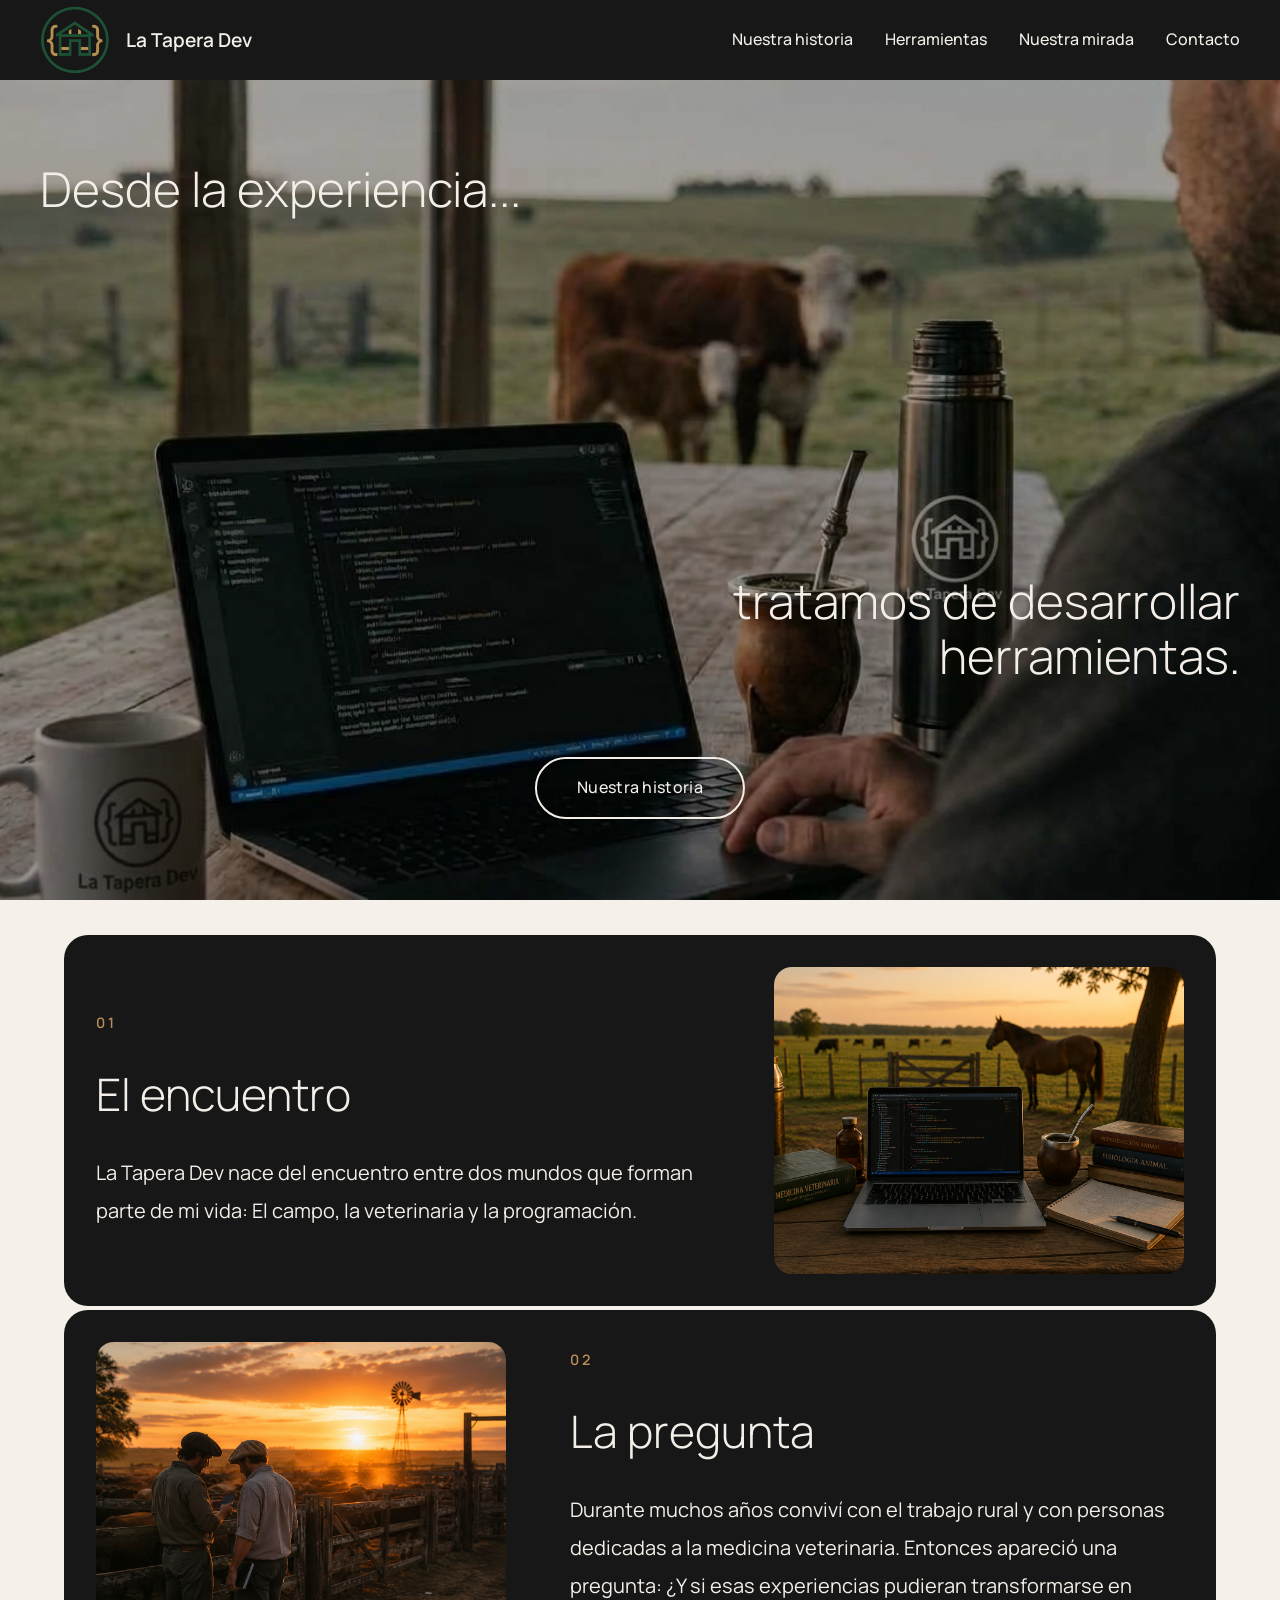
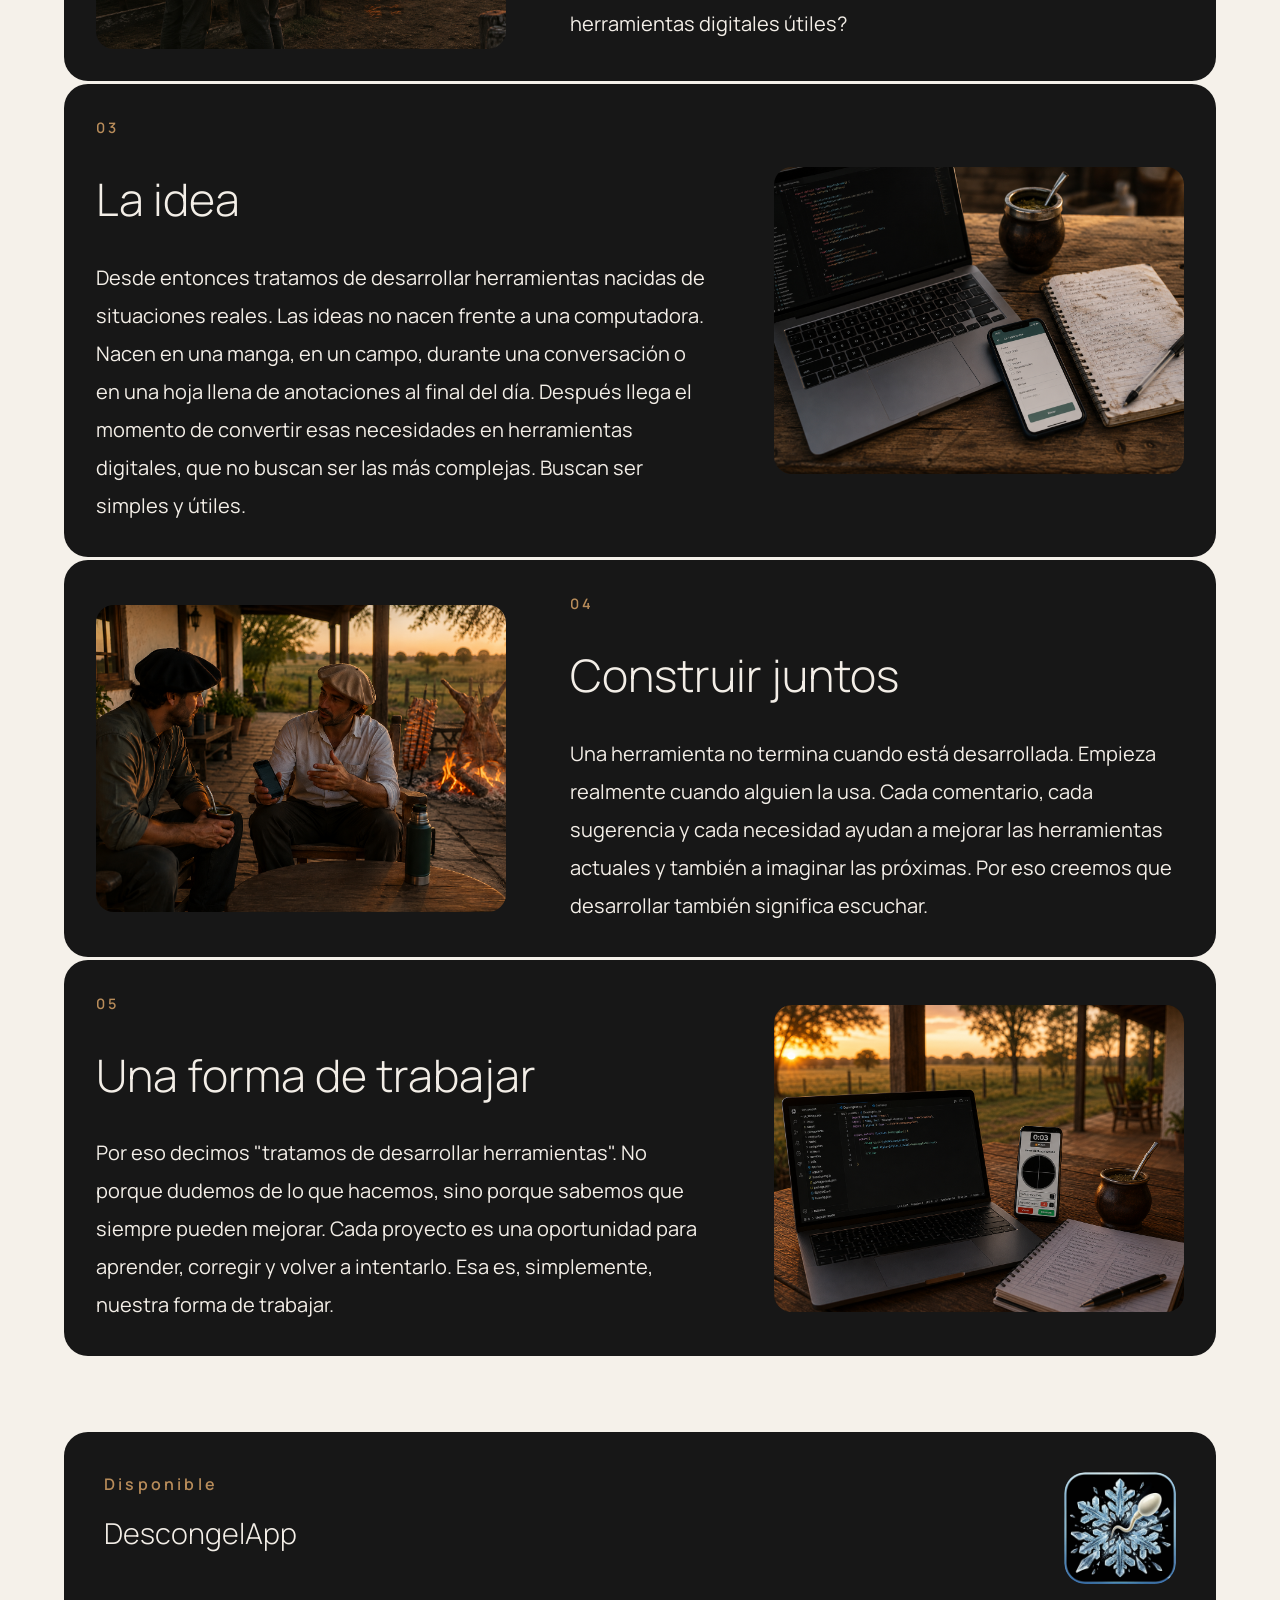
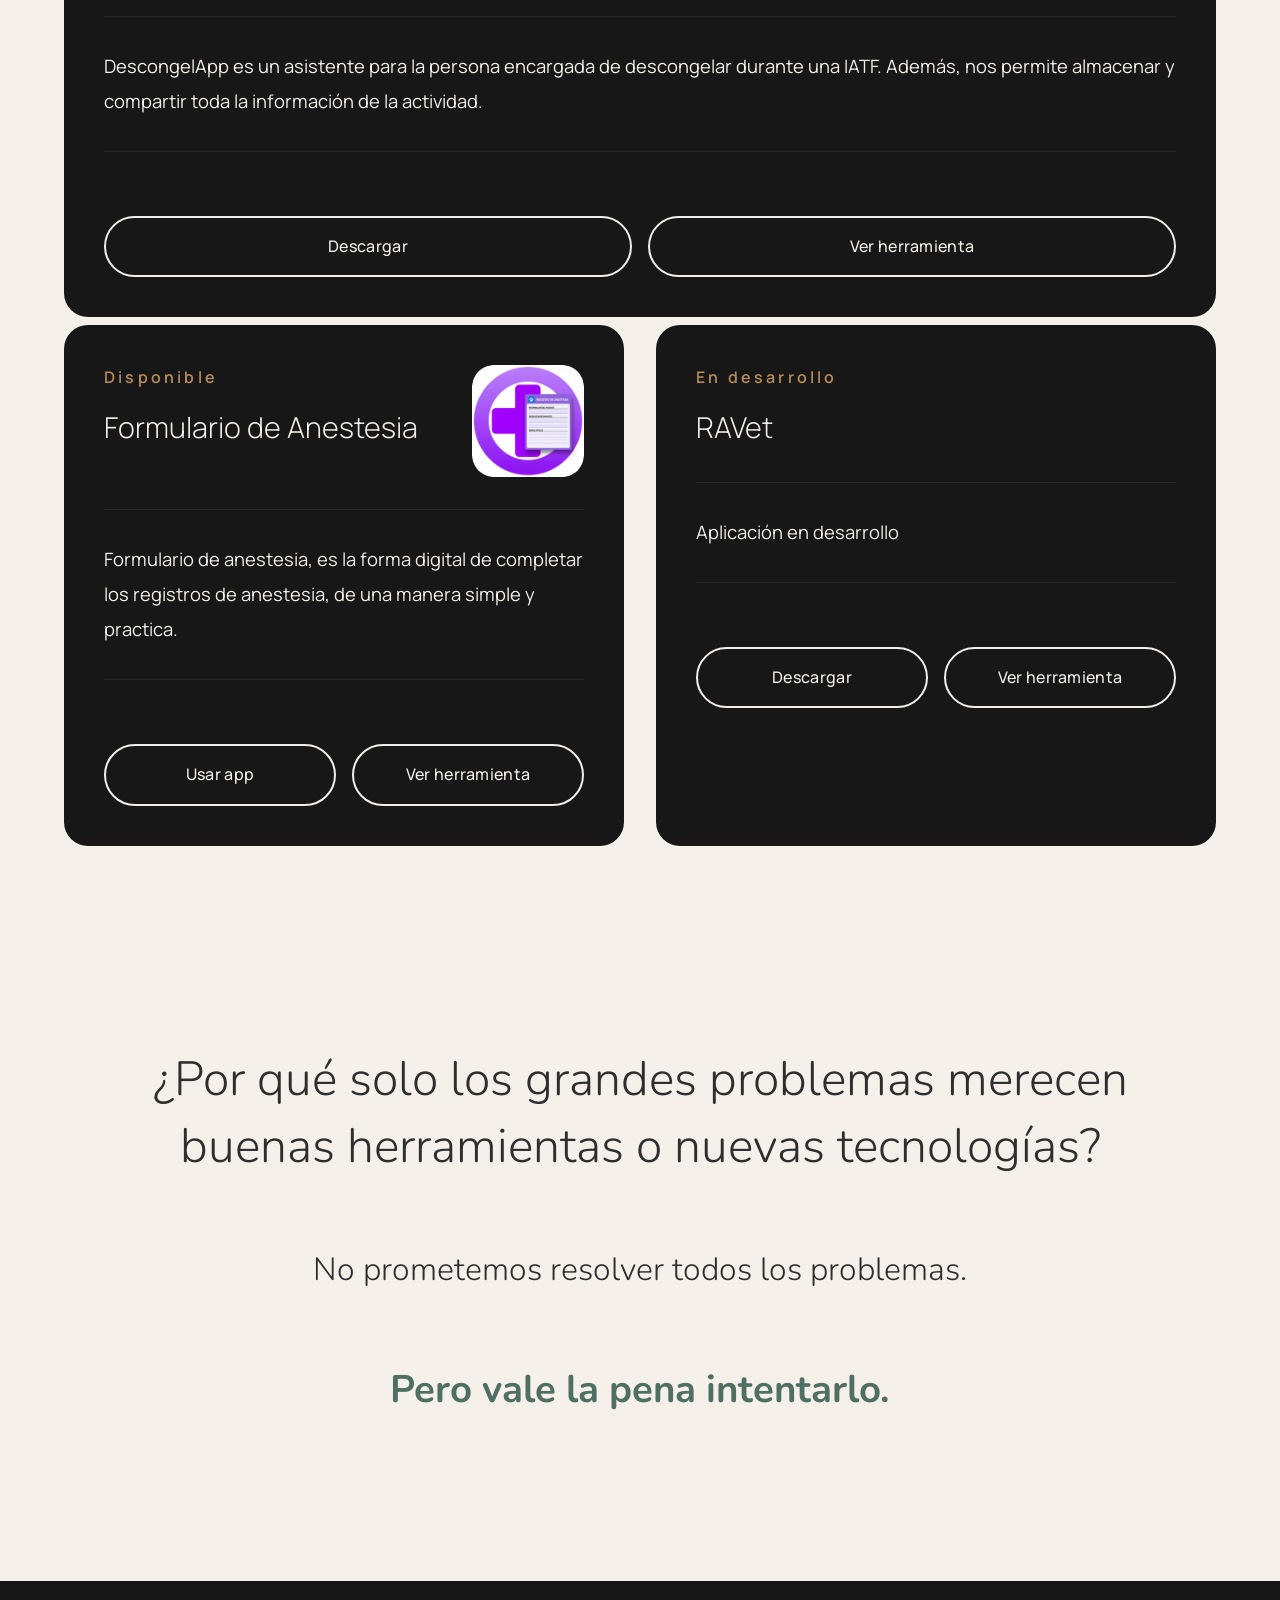
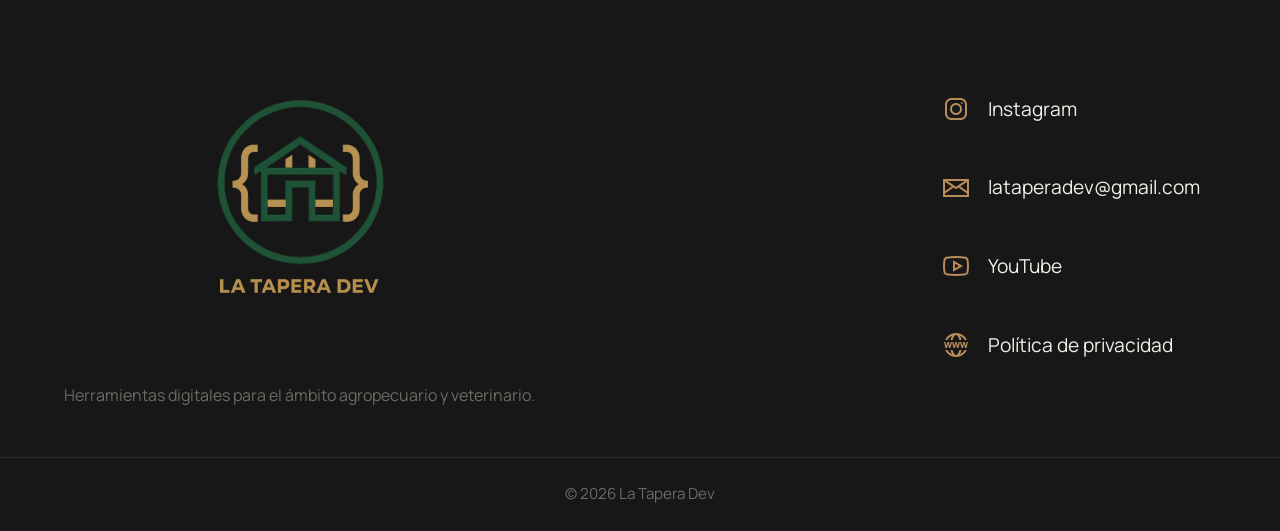
==== index.html @ 60c3ab9a "carrusel del formulario anestesia listo" ====
<!DOCTYPE html>
<html lang="es">

<head>

    <meta charset="UTF-8">

    <meta name="viewport" content="width=device-width, initial-scale=1.0">

    <title>La Tapera Dev</title>
    <link rel="icon" href="ico-LaTapera.png">

    <meta name="description"
        content="Herramientas digitales nacidas de experiencias reales del campo y la veterinaria.">
    <meta name="author" content="Nahuel Grosso">

    <!-- Google Fonts -->

    <link rel="preconnect" href="https://fonts.googleapis.com">
    <link rel="preconnect" href="https://fonts.gstatic.com" crossorigin>
    <link href="https://fonts.googleapis.com/css2?family=Manrope:wght@300;400;500;600;700&display=swap"
        rel="stylesheet">
    <link rel="preconnect" href="https://fonts.gstatic.com" crossorigin>
    <link href="https://fonts.googleapis.com/css2?family=Nunito:ital,wght@0,200..1000;1,200..1000&display=swap"
        rel="stylesheet">

    <!-- CSS -->

    <link rel="stylesheet" href="css/variables.css">
    <link rel="stylesheet" href="css/style.css">  
    <link rel="stylesheet" href="css/header.css">
    <link rel="stylesheet" href="css/hero.css">
    <link rel="stylesheet" href="css/historia.css">
    <link rel="stylesheet" href="css/herramientas.css">
    <link rel="stylesheet" href="css/nuestramirada.css">
    <link rel="stylesheet" href="css/responsive.css">





</head>

<body>

    <header>

        <div class="container">

            <nav>

                <a href="#hero" class="logo">

                    <img id="logoImg" src="images/icons/SolologoTransparente.png" alt="Logo de La Tapera Dev">

                    <div class="logo-text">
                        <span class="logo-title">
                            La Tapera Dev
                        </span>
                    </div>
                </a>

                <ul>

                    <li><a href="#nuestraHistoria">Nuestra historia</a></li>

                    <li><a href="#herramientas">Herramientas</a></li>

                    <li><a href="#nuestraMirada">Nuestra mirada</a></li>

                    <li class="nav-contact">

                        <a href="#" class="contact-button">

                            Contacto

                        </a>

                        <div class="contact-dropdown">

                            <span class="contact-email">

                                ✉️ lataperadev@gmail.com

                            </span>

                            <button class="copy-email nav-button">

                                Copiar correo

                            </button>

                        </div>

                </ul>

            </nav>

        </div>

    </header>

    <main>

        <section id="hero">

            <div class="hero-overlay"></div>

            <div class="container hero-content">

                <div class="hero-top">

                    <h1>
                        Desde la experiencia...
                    </h1>

                </div>

                <div class="hero-bottom-text">

                    <h2>
                        tratamos de desarrollar
                        herramientas.
                    </h2>

                </div>

                <div class="hero-action">

                    <a href="#nuestraHistoria" class="hero-button">
                        Nuestra historia
                    </a>

                </div>

            </div>

        </section>

        <section id="nuestraHistoria">

            <div class="container">

                <article class="story-chapter">

                    <div class="story-content">

                        <span class="story-number">01</span>

                        <h2 class="story-title">
                            El encuentro
                        </h2>

                        <p class="story-text">
                            La Tapera Dev nace del encuentro entre dos mundos que forman parte de mi vida: El campo, la
                            veterinaria y la programación.
                        </p>

                    </div>

                    <div class="story-image">

                        <!-- Ilustración 01 -->
                        <img src="images/Story/imgstory1.png" alt="">

                    </div>

                </article>

                <article class="story-chapter">

                    <div class="story-content">

                        <span class="story-number">02</span>

                        <h2 class="story-title">
                            La pregunta
                        </h2>

                        <p class="story-text">
                            Durante muchos años conviví con el trabajo rural y con personas dedicadas a la medicina
                            veterinaria.
                            Entonces apareció una pregunta: ¿Y si esas experiencias pudieran transformarse en
                            herramientas
                            digitales útiles?
                        </p>

                    </div>

                    <div class="story-image">

                        <!-- Ilustración 02 -->
                        <img src="images/Story/imgstory2.png" alt="">

                    </div>

                </article>

                <article class="story-chapter">

                    <div class="story-content">

                        <span class="story-number">03</span>

                        <h2 class="story-title">
                            La idea
                        </h2>

                        <p class="story-text">
                            Desde entonces tratamos de desarrollar herramientas nacidas de situaciones reales.

                            Las ideas no nacen frente a una computadora. Nacen en una manga, en un campo, durante una
                            conversación o en una hoja llena de anotaciones al final del día.

                            Después llega el momento de convertir esas necesidades en herramientas digitales, que no
                            buscan ser las más complejas. Buscan ser simples y útiles.
                        </p>

                    </div>

                    <div class="story-image">

                        <!-- Ilustración 03 -->
                        <img src="images/Story/imgstory3.png" alt="">

                    </div>

                </article>

                <article class="story-chapter">

                    <div class="story-content">

                        <span class="story-number">04</span>

                        <h2 class="story-title">
                            Construir juntos
                        </h2>

                        <p class="story-text">
                            Una herramienta no termina cuando está desarrollada. Empieza realmente cuando alguien la
                            usa.

                            Cada comentario, cada sugerencia y cada necesidad ayudan a mejorar las herramientas actuales
                            y también a imaginar las
                            próximas.

                            Por eso creemos que desarrollar también significa escuchar.
                        </p>

                    </div>

                    <div class="story-image">

                        <!-- Ilustración 04 -->
                        <img src="images/Story/imgstory4.png" alt="">

                    </div>

                </article>

                <article class="story-chapter">

                    <div class="story-content">

                        <span class="story-number">05</span>

                        <h2 class="story-title">
                            Una forma de trabajar
                        </h2>

                        <p class="story-text">
                            Por eso decimos "tratamos de desarrollar herramientas".

                            No porque dudemos de lo que hacemos, sino porque sabemos que siempre pueden mejorar.

                            Cada proyecto es una oportunidad para aprender, corregir y volver a intentarlo.

                            Esa es, simplemente, nuestra forma de trabajar.
                        </p>

                    </div>

                    <div class="story-image">

                        <!-- Ilustración 05 -->
                        <img src="images/Story/imgstory5.png" alt="">
                    </div>

                </article>

            </div>

        </section>

        <section id="herramientas">

            <div class="container">

                <div class="herramienta-principal">

                    <!-- Card grande -->
                    <div class="cardHerramientas">

                        <div class="card-top">

                            <div class="card-header">

                                <span class="estado">Disponible</span>

                                <h3 class="card-nombre">
                                    DescongelApp
                                </h3>

                            </div>

                            <img class="card-img" src="images/descongelApp/Icono/DescpngelApp-Icono.png" alt="">


                        </div>

                        <div class="card-body">

                            <p class="card-text">
                                DescongelApp es un asistente para la persona encargada de descongelar durante una IATF.
                                Además, nos permite almacenar y compartir toda la información de la actividad. </p>

                        </div>

                        <div class="card-footer">

                            <a href="#" class="card-button">
                                Descargar
                            </a>

                            <a href="pages/descongelapp.html" class="card-button">
                                Ver herramienta
                            </a>

                        </div>

                    </div>

                </div>

                <div class="herramientas-secundarias">

                    <!-- Card -->
                    <div class="cardHerramientas">

                        <div class="card-top">

                            <div class="card-header">

                                <span class="estado">Disponible</span>

                                <h3 class="card-nombre">
                                    Formulario de Anestesia
                                </h3>

                            </div>

                            <img src="images/FormularioAnestesia/Icono/img2.png" class="card-img" alt="icono formulario anestesia">

                        </div>

                        <div class="card-body">

                            <p class="card-text">
                                Formulario de anestesia, es la forma digital de completar los registros de anestesia, de una manera simple y practica.</p>

                        </div>

                        <div class="card-footer">

                            <a href="https://nahuelgrosso.github.io/Formulario-Anestesia/" class="card-button">
                                Usar app
                            </a>

                            <a href="pages/formularioAnestesia.html" class="card-button">
                                Ver herramienta
                            </a>

                        </div>

                    </div>

                    <!-- Card -->
                    <div class="cardHerramientas">

                        <div class="card-top">

                            <div class="card-header">

                                <span class="estado">En desarrollo</span>

                                <h3 class="card-nombre">
                                    RAVet
                                </h3>

                            </div>

                            <!-- <img src="..." class="card-img" alt=""> -->

                        </div>

                        <div class="card-body">

                            <p class="card-text">
                                Aplicación en desarrollo
                            </p>

                        </div>

                        <div class="card-footer">

                            <a href="#" class="card-button">
                                Descargar
                            </a>

                            <a href="#" class="card-button">
                                Ver herramienta
                            </a>

                        </div>

                    </div>

                </div>

            </div>




        </section>

        <section id="nuestraMirada">

            <div class="container">

                <div class="mirada-content">

                    <p class="mirada-question">
                        ¿Por qué solo los grandes problemas merecen buenas herramientas o nuevas tecnologías?
                    </p>

                    <p class="mirada-answer">
                        No prometemos resolver todos los problemas.
                    </p>

                    <p class="mirada-final">
                        Pero vale la pena intentarlo.
                    </p>

                </div>

            </div>

        </section>

    </main>

    <footer>

        <div class="footer-container">

            <div class="footer-brand">

                <img src="images/icons/LogoLaTaperaTransparente.png" alt="La Tapera Dev" class="footer-logo">



                <p class="footer-description">
                    Herramientas digitales para el ámbito agropecuario y veterinario.
                </p>

            </div>

            <div class="footer-links">
                <div class="ico-links">
                    <img src="icons/icons8-instagram-32.png" alt="">
                    <a href="#" target="_blank">
                        Instagram
                    </a>
                </div>

                <div class="ico-links">
                    <img src="icons/icons8-email-32.png" alt="">
                    <a href="mailto:lataperadev@gmail.com">
                        lataperadev@gmail.com
                    </a>
                </div>

                <div class="ico-links">
                    <img src="icons/icons8-youtube-32.png" alt="">
                    <a href="mailto:lataperadev@gmail.com">
                        YouTube
                    </a>
                </div>

                <div class="ico-links">
                    <img src="icons/icons8-website-32.png" alt="">
                    <a href="https://nahuelgrosso.github.io/privacy-policies/" target="_blank">
                        Política de privacidad
                    </a>
                </div>

            </div>

        </div>

        <div class="footer-copy">

            <p>
                © 2026 La Tapera Dev
            </p>

        </div>

    </footer>

    <script src="js/main.js"></script>
    <script src="js/header.js"></script>
</body>
---- css/variables.css ----
/* ==========================================
   LA TAPERA DEV - DESIGN SYSTEM
   Variables globales del proyecto
========================================== */

:root {

   /* ======================================
       COLORES
    ====================================== */

   /* Fondo principal de la web */
   --color-background: #F5F1EA;

   /* Fondo alternativo para secciones */
   --color-background-alt: #ECE6DD;

   /* Fondo del Header */
   --color-header: #171717;

   /* Superficies (cards, formularios, etc.) */
   --color-surface: #FFFFFF;

   /* Color principal de la marca */
   --color-primary: #4F6F64;
   --color-primary-light: #7F9B90;

   /* Color de acento */
   --color-accent: #B88C5A;

   /* ======================================
       TEXTO
    ====================================== */

   /* Texto sobre fondos claros */
   --color-text: #2E2E2E;

   /* Texto secundario */
   --color-text-secondary: #6E6A64;

   /* Texto sobre fondos oscuros */
   --color-text-light: #F3EEE7;

   /* ======================================
       BORDES Y DIVISORES
    ====================================== */

   /* Bordes de cards y elementos */
   --color-border: rgba(0, 0, 0, .08);

   /* Líneas divisorias suaves */
   --color-divider: rgba(0, 0, 0, .05);

   /* ======================================
       COLORES AUXILIARES
    ====================================== */

   --color-white: #FFFFFF;
   --color-black: #000000;

   --color-success: #4CAF50;
   --color-error: #D9534F;


   /* ======================================
       TIPOGRAFÍA
    ====================================== */

   --font-family: "Manrope", sans-serif;

   --font-light: 300;
   --font-regular: 400;
   --font-medium: 500;
   --font-semibold: 600;
   --font-bold: 700;


   /* ======================================
       TAMAÑOS DE TEXTO
    ====================================== */

   --text-xs: .85rem;
   --text-sm: 1rem;
   --text-md: 1.2rem;
   --text-lg: 2rem;
   --text-xl: 3rem;
   --text-hero: 4.5rem;


   /* ======================================
       ESPACIADOS
    ====================================== */

   --space-1: .5rem;
   --space-2: 1rem;
   --space-3: 1.5rem;
   --space-4: 2rem;
   --space-5: 3rem;
   --space-6: 5rem;
   --space-7: 7rem;
   --space-8: 10rem;


   /* ======================================
       BORDES
    ====================================== */

   --radius-small: 12px;
   --radius-medium: 18px;
   --radius-large: 24px;


   /* ======================================
       SOMBRAS
    ====================================== */

   --shadow-soft: 0 8px 24px rgba(0, 0, 0, .08);


   /* ======================================
       TRANSICIONES
    ====================================== */

   --transition: all .3s ease;


   /* ======================================
       LAYOUT
    ====================================== */

   --container-width: 1200px;

   --header-height: 80px;

}
---- css/style.css ----
/* ==========================================
   RESET
========================================== */

* {
    margin: 0;
    padding: 0;
    box-sizing: border-box;
}


/* ==========================================
   DOCUMENTO
========================================== */

html {
    scroll-behavior: smooth;
}


/* ==========================================
   BODY
========================================== */

body {

    font-family: var(--font-family);

    background: var(--color-background);

    color: var(--color-text);

    line-height: 1.6;

    min-height: 100vh;

    overflow-x: hidden;

}


/* ==========================================
   CONTENEDOR PRINCIPAL
========================================== */

.container {

    width: min(var(--container-width), 98%);

    margin: auto;

}


/* ==========================================
   SECCIONES
========================================== */

section {

    padding: var(--space-7) 0;

}


/* ==========================================
   IMÁGENES
========================================== */

img {

    display: block;

    max-width: 100%;

}


/* ==========================================
   ENLACES
========================================== */

a {

    color: inherit;

    text-decoration: none;

    transition: var(--transition);

}


/* ==========================================
   LISTAS
========================================== */

ul,
ol {

    list-style: none;

}


/* ==========================================
   BOTONES
========================================== */

button {

    font: inherit;

    border: none;

    background: none;

    cursor: pointer;

}


/* ==========================================
   FORMULARIOS
========================================== */

input,
textarea,
select,
button {

    font: inherit;

}
---- css/header.css ----
/* ==========================================
   LA TAPERA DEV
   Archivo: header.css
   Descripción:
   Header y navegación principal.
========================================== */


/* ==========================================
   HEADER
========================================== */

header {

    position: fixed;

    top: 0;

    left: 0;

    width: 100%;

    height: var(--header-height);

    display: flex;

    align-items: center;

    z-index: 1000;

    background: var(--color-header);

    transition: var(--transition);

}


/* ==========================================
   NAVBAR
========================================== */

nav {

    display: flex;

    justify-content: space-between;

    align-items: center;

    height: var(--header-height);

}


/* ==========================================
   LOGO
========================================== */

.logo {

    display: flex;

    align-items: center;

    gap: var(--space-2);

    font-size: 1.2rem;

    font-weight: var(--font-semibold);

    color: var(--color-text-light);

}

/* ==========================================
   IMAGEN
========================================== */

.logo img {

    width: 70px;

    height: auto;

    border-radius: 50%;

}


/* ==========================================
   MENÚ
========================================== */

nav ul {

    display: flex;

    align-items: center;

    gap: var(--space-4);

}

nav ul li {}

nav ul li a {

    position: relative;

    font-weight: var(--font-medium);

    transition: var(--transition);

    color: var(--color-text-light);

}

nav ul li a::after {

    content: "";

    position: absolute;

    left: 0;

    bottom: -6px;

    width: 0;

    height: 2px;

    background: var(--color-accent);

    transition: var(--transition);

}

nav ul li a:hover::after {

    width: 100%;

}




/*---DESPLEGABLE---*/
.contact-dropdown {

    position: absolute;

    top: calc(100% + 1rem);

    right: 0;

    display: none;

    flex-direction: column;

    align-items: center;

    gap: 1rem;

    min-width: 280px;

    padding: 1.5rem;

    background: var(--color-header);

    border-radius: var(--radius-medium);

    box-shadow: 0 15px 40px rgba(0, 0, 0, .25);

    z-index: 1000;

}

.contact-dropdown.active {

    display: flex;

}

.contact-email {

    color: var(--color-text-light);

    font-size: .95rem;

    text-align: center;

}

.contact-dropdown.active {

    display: flex;

} 

.nav-contact {

    position: relative;

}

.nav-button {

    width: 90%;

    display: inline-flex;

    justify-content: center;

    align-items: center;

    padding: 1rem 2.5rem;

    border: 2px solid var(--color-text-light);

    border-radius: 999px;

    background: transparent;

    color: var(--color-text-light);

    font-size: 1rem;

    font-weight: var(--font-medium);

    letter-spacing: .02em;

    transition: var(--transition);


}

.nav-button:hover {

    background: var(--color-text-light);

    color: var(--color-header);

}
---- css/hero.css ----
/* ==========================================
   HERO
========================================== */

#hero {

    position: relative;

    height: 100vh;

    display: flex;

    align-items: center;

    background-image: url("../images/HeroLaTaperadev.png");

    background-size: cover;

    background-position: center;

    overflow: hidden;

    padding: 0 0 1.5rem 0;

    transition: min-height .15s linear;


}

.hero-overlay {

    position: absolute;

    inset: 0;

    background: rgba(0, 0, 0, .35);

}

.hero-content {

    position: relative;

    height: 90vh;

}

.hero-top {

    position: absolute;

    top: 8rem;

    left: 0;

}

.hero-bottom-text {

    position: absolute;

    right: 0;

    bottom: 10rem;

    max-width: 520px;

    text-align: right;

}

.hero-bottom-text h2 {

    font-size: 3rem;

    font-weight: var(--font-light);

    color: var(--color-text-light);

    max-width: 650px;

}

.hero-action {

    position: absolute;

    left: 50%;

    bottom: 0rem;

    margin-bottom: 1.5rem;

    transform: translateX(-50%);

}

.hero-top h1,
.hero-bottom-text h2 {

    font-size: 3rem;

    font-weight: 300;

    color: var(--color-text-light);

    line-height: 1.15;

}

.hero-button {

    display: inline-flex;

    justify-content: center;

    align-items: center;

    padding: 1rem 2.5rem;

    border: 2px solid var(--color-text-light);

    border-radius: 999px;

    background: transparent;

    color: var(--color-text-light);

    font-size: 1rem;

    font-weight: var(--font-medium);

    letter-spacing: .02em;

    transition: var(--transition);

}

.hero-button:hover {

    background: var(--color-text-light);

    color: var(--color-header);

}
---- css/historia.css ----
/* ==========================================
   NUESTRA HISTORIA
========================================== */

#nuestraHistoria {

    padding: 2rem 0;

    scroll-margin-top: 15rem;

}


/* ==========================================
   CONTENEDOR
========================================== */

#nuestraHistoria .container {

    width: 90%;

    max-width: none;

    flex-direction: column;

    align-items: center;

    gap: 5rem;

}


/* ==========================================
   STORY CHAPTER
========================================== */

.story-chapter {

    width: 100%;

    display: flex;

    justify-content: space-between;

    align-items: center;

    gap: 4rem;

    padding: 2rem;

    background: var(--color-header);

    border-radius: var(--radius-large);

    overflow: hidden;

margin-block: .2rem;

}


/* Alternar imagen/texto */

.story-chapter:nth-child(even) {

    flex-direction: row-reverse;

}


/* ==========================================
   TEXTO
========================================== */

.story-content {

    width: 60%;

    display: flex;

    flex-direction: column;

    gap: 1.5rem;

}


.story-number {

    font-size: .9rem;

    color: var(--color-accent);

    letter-spacing: .2rem;

    font-weight: var(--font-semibold);

}


.story-title {

    font-size: 2.8rem;

    font-weight: var(--font-light);

    color: var(--color-text-light);

}


.story-text {

    font-size: 1.25rem;

    line-height: 1.9;

    color: var(--color-text-light);

}


/* ==========================================
   IMAGEN
========================================== */

.story-image {

    width: 40%;

    aspect-ratio: 4 / 3;

    overflow: hidden;

    border-radius: var(--radius-medium);

}

.story-image img {

    width: 100%;

    height: 100%;

    object-fit: cover;

    display: block;

}

/* Placeholder */
/*
.story-image::before {

   content: "Ilustración";

    color: rgba(255, 255, 255, .35);

    font-size: 1rem;

    letter-spacing: .08rem;

} */


/* ==========================================
   HOVER
========================================== */

.story-chapter {

    transition:
        transform .35s ease,
        box-shadow .35s ease;
}

.story-chapter:hover {

    transform: scale(1.02);
}
---- css/herramientas.css ----
/* ==========================================
   HERRAMIENTAS
========================================== */

#herramientas {

    max-width: 100%;

    padding: 2rem 0;

    /* scroll-margin-top: 15rem;*/

}

.herramienta-principal {

    width: 100%;

    margin: 0.5rem 0rem;

}

.herramientas-secundarias {

    display: flex;

    gap: 2rem;

    margin: 0.5rem 0rem;
}

.herramientas-secundarias .cardHerramientas {

    flex: 1;

}

/* ==========================================
   CONTENEDOR
========================================== */

#herramientas .container {

    width: 90%;

    max-width: none;

    flex-direction: column;

    align-items: center;

    gap: 2rem;

}

.cardHerramientas {

    width: 100%;

    display: flex;

    flex-direction: column;

    gap: 2rem;

    padding: 2.5rem;

    background: var(--color-header);

    border-radius: var(--radius-large);

}

.card-top {

    display: flex;

    justify-content: space-between;

    align-items: flex-start;

}

.card-header {

    display: flex;

    flex-direction: column;

    gap: .8rem;

}

.card-img {

    width: 7rem;

    height: 7rem;

    object-fit: contain;

    border-radius: 19%;

}

.estado {
    color: var(--color-accent);

    letter-spacing: .2rem;

    font-weight: var(--font-semibold);
}

.card-nombre {
    font-size: 1.8rem;

    font-weight: var(--font-light);

    color: var(--color-text-light);
}


.card-text {
    font-size: 1.15rem;

    line-height: 1.9;

    color: var(--color-text-light);
}

.card-body {

    padding: 2rem 0;

    border-top: 1px solid rgba(255, 255, 255, .08);

    border-bottom: 1px solid rgba(255, 255, 255, .08);

}

.card-footer {

    display: flex;

    gap: 1rem;

}

.card-button {
    
    width: 50%;

    display: inline-flex;

    justify-content: center;

    align-items: center;

    padding: 1rem 2.5rem;

    border: 2px solid var(--color-text-light);

    border-radius: 999px;

    background: transparent;

    color: var(--color-text-light);

    font-size: 1rem;

    font-weight: var(--font-medium);

    letter-spacing: .02em;

    transition: var(--transition);


}

.card-button:hover {

    background: var(--color-text-light);

    color: var(--color-header);

}

.card-footer {

    display: flex;

    justify-content: space-around;

    gap: 1rem;

    margin-top: 2rem;

}
---- css/nuestramirada.css ----
/* ==========================================
   NUESTRA MIRADA
========================================== */

#nuestraMirada {

    padding: 10rem 0;

    background: var(--color-background);

}


/* ==========================================
   CONTENEDOR
========================================== */

#nuestraMirada .container {

    width: 90%;

    max-width: 70rem;

    margin: 0 auto;

    display: flex;

    flex-direction: column;

    align-items: center;

    text-align: center;

}

/* ==========================================
   CONTENIDO
========================================== */

.mirada-content {

    display: flex;

    flex-direction: column;

    gap: 4rem;

}



/* ==========================================
   PREGUNTA
========================================== */

.mirada-question {

    font-family: "Nunito", sans-serif;

    font-size: 3rem;

    font-weight: 300;

    line-height: 1.4;

    color: var(--color-text);

}

/* ==========================================
   RESPUESTA
========================================== */

.mirada-answer {

    font-family: "Nunito", sans-serif;

    font-size: 2rem;

    font-weight: 300;

    line-height: 1.6;

    color: var(--color-text);

}

/* ==========================================
   CIERRE
========================================== */

.mirada-final {

    font-family: "Nunito", sans-serif;

    font-size: 2.4rem;

    font-weight: 700;

    color: var(--color-accent);

    color: var(--color-primary);

}

/* ==========================================
   FOOTER
========================================== */

footer {

    background: var(--color-header);

    padding-top: 4rem;

}

/* ==========================================
   CONTENEDOR
========================================== */

.footer-container {

    width: 90%;

    margin: auto;

    display: flex;

    justify-content: space-between;

    align-items: center;

    gap: 4rem;

    padding-bottom: 3rem;

}

/* ==========================================
   COLUMNA IZQUIERDA
========================================== */

.footer-brand {

    display: flex;

    flex-direction: column;

    gap: 1rem;

    align-items: center;

}

.footer-logo {

    width: 20rem;

    height: auto;

    border-radius: 50%;

}

.footer-title {

    color: var(--color-text-light);

    font-size: 2rem;

    font-weight: var(--font-light);

}

.footer-description {

    color: var(--color-text-secondary);

    font-size: 1rem;

    line-height: 1.8;

}

/* ==========================================
   COLUMNA DERECHA
========================================== */

.footer-links {

    display: flex;

    flex-direction: column;

    gap: 1rem;

    align-items: flex-start;

}

.footer-links a {

    color: var(--color-text-light);

    text-decoration: none;

    transition: var(--transition);

    padding: 1rem;

    font-size: var(--text-md);


}

.footer-links a:hover {

    color: var(--color-accent);

}

.ico-links {
    display: inline-flex;
    align-items: center;
}

/* ==========================================
   COPYRIGHT
========================================== */

.footer-copy {

    border-top: 1px solid rgba(255, 255, 255, .08);

    padding: 1.5rem 0;

    text-align: center;

}

.footer-copy p {

    color: var(--color-text-secondary);

    font-size: .95rem;

}
---- css/responsive.css ----
/* ==========================================
   DESKTOP LARGE (1024+)
========================================== */


/* ==========================================
   TABLET (768-1023)
========================================== */

@media (max-width:1023px) {

    nav {

        gap: 2rem;

    }

    nav ul {

        gap: 2rem;

    }

    .logo img {

        width: 68px;

    }

    .logo-title {

        font-size: 1.15rem;

    }

    nav ul li a {

        font-size: .95rem;

    }

}


/* ==========================================
   CARDS DISPOSICION
========================================== */
@media (max-width:969px) {

    .herramientas-secundarias {

        flex-direction: column;

    }

}

/* ==========================================
   MOBILE (<768)
========================================== */

@media (max-width:767px) {
    /*============
        HERO
    ============*/


    .hero-content {

        display: flex;
        flex-direction: column;
        justify-content: center;
        align-items: center;

        height: 100%;

        text-align: center;

        gap: 2rem;

    }

        .hero-top {
    
            left: 50%;
            transform: translateX(-50%);
            text-align: center;
    
        }
                .hero-bottom-text {
        
                    left: 50%;
                    right: auto;
                    transform: translateX(-50%);
                    text-align: center;
        
                }

    




  /*============
        HERO FIN
    ============*/



    nav {

        justify-content: space-between;

    }

    nav ul {

        display: none;

    }

    .logo img {

        width: 60px;

    }

    .logo-title {

        font-size: 1rem;

    }

    .story-chapter {
        flex-direction: column;
    }

    .story-chapter:nth-child(even) {
        flex-direction: column;
    }
}


/* ==========================================
   RESPONSIVE FOOTER
========================================== */

@media (max-width: 767px) {

    .footer-container {
        flex-direction: column;
        align-items: center;
        text-align: center;
        gap: 2rem;
    }

    .footer-links {
        width: 100%;
        align-items: center;
    }

    .ico-links {
        justify-content: center;
    }

}
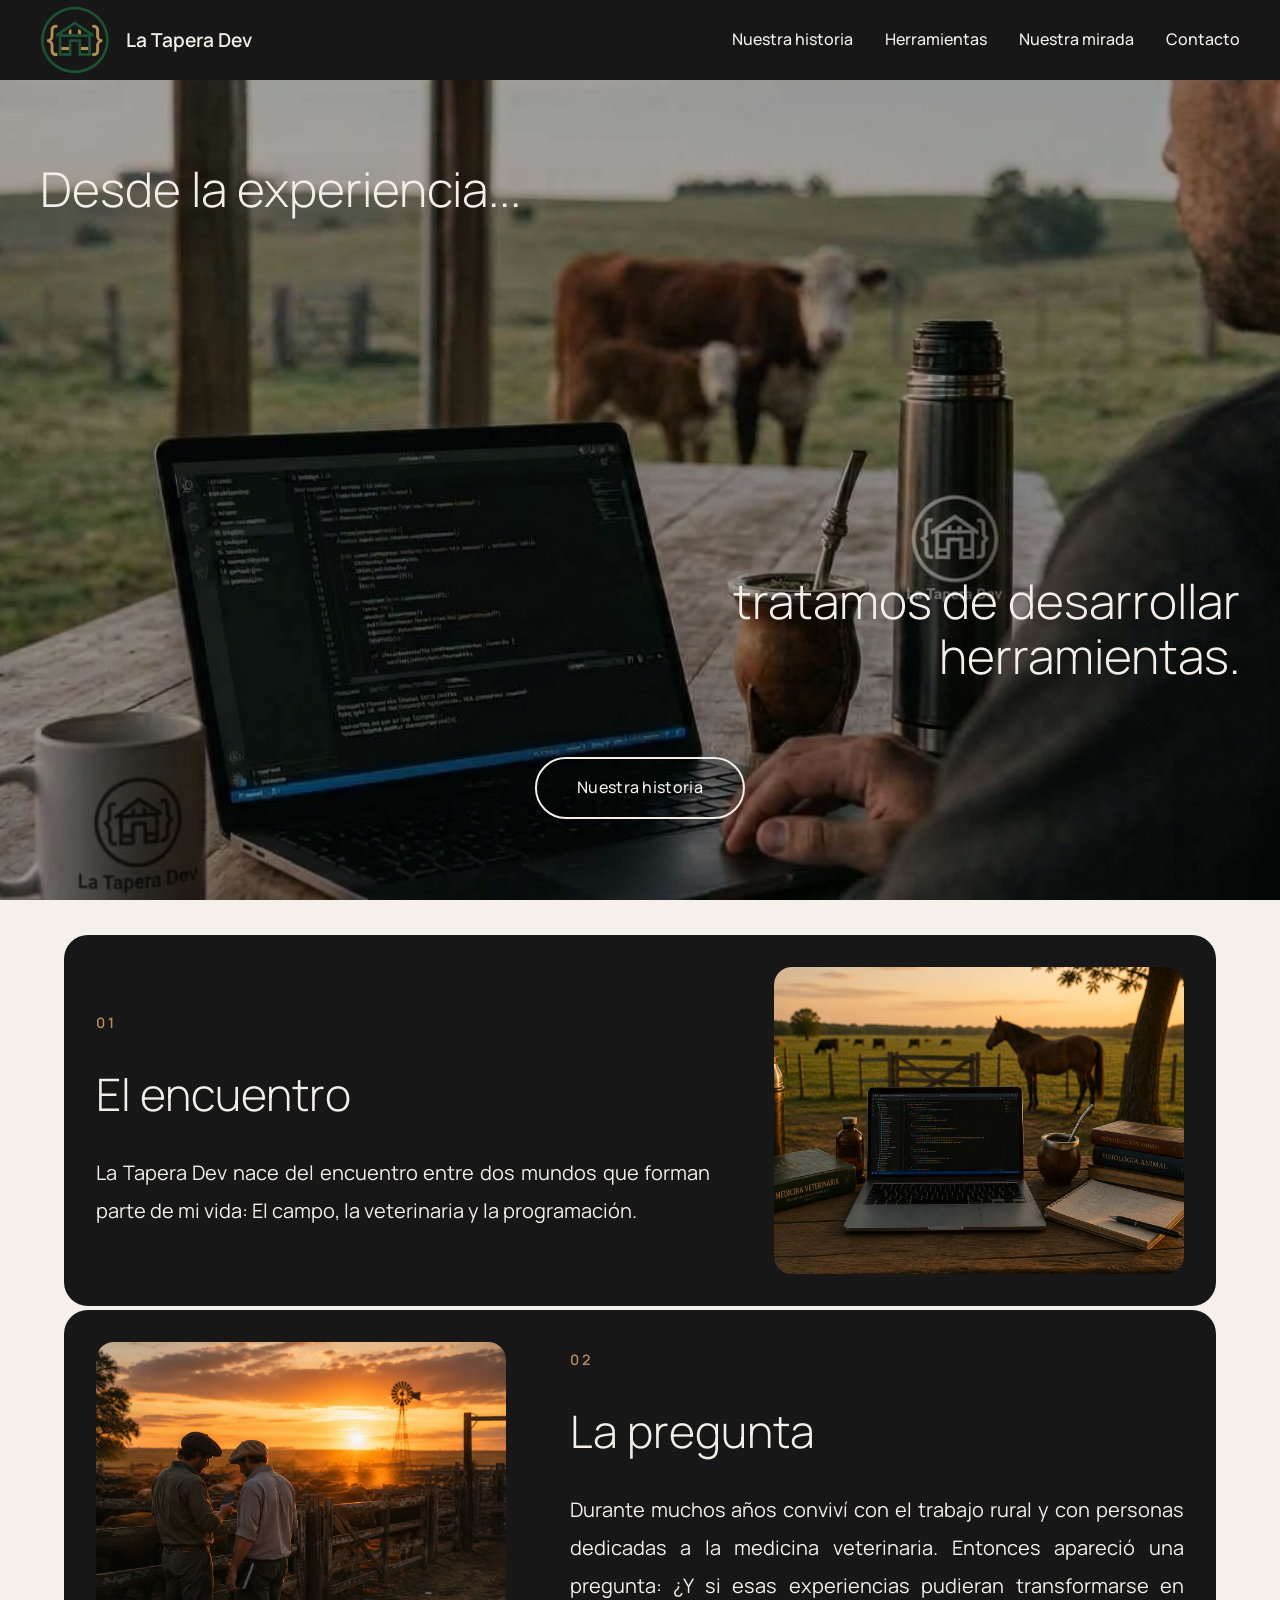
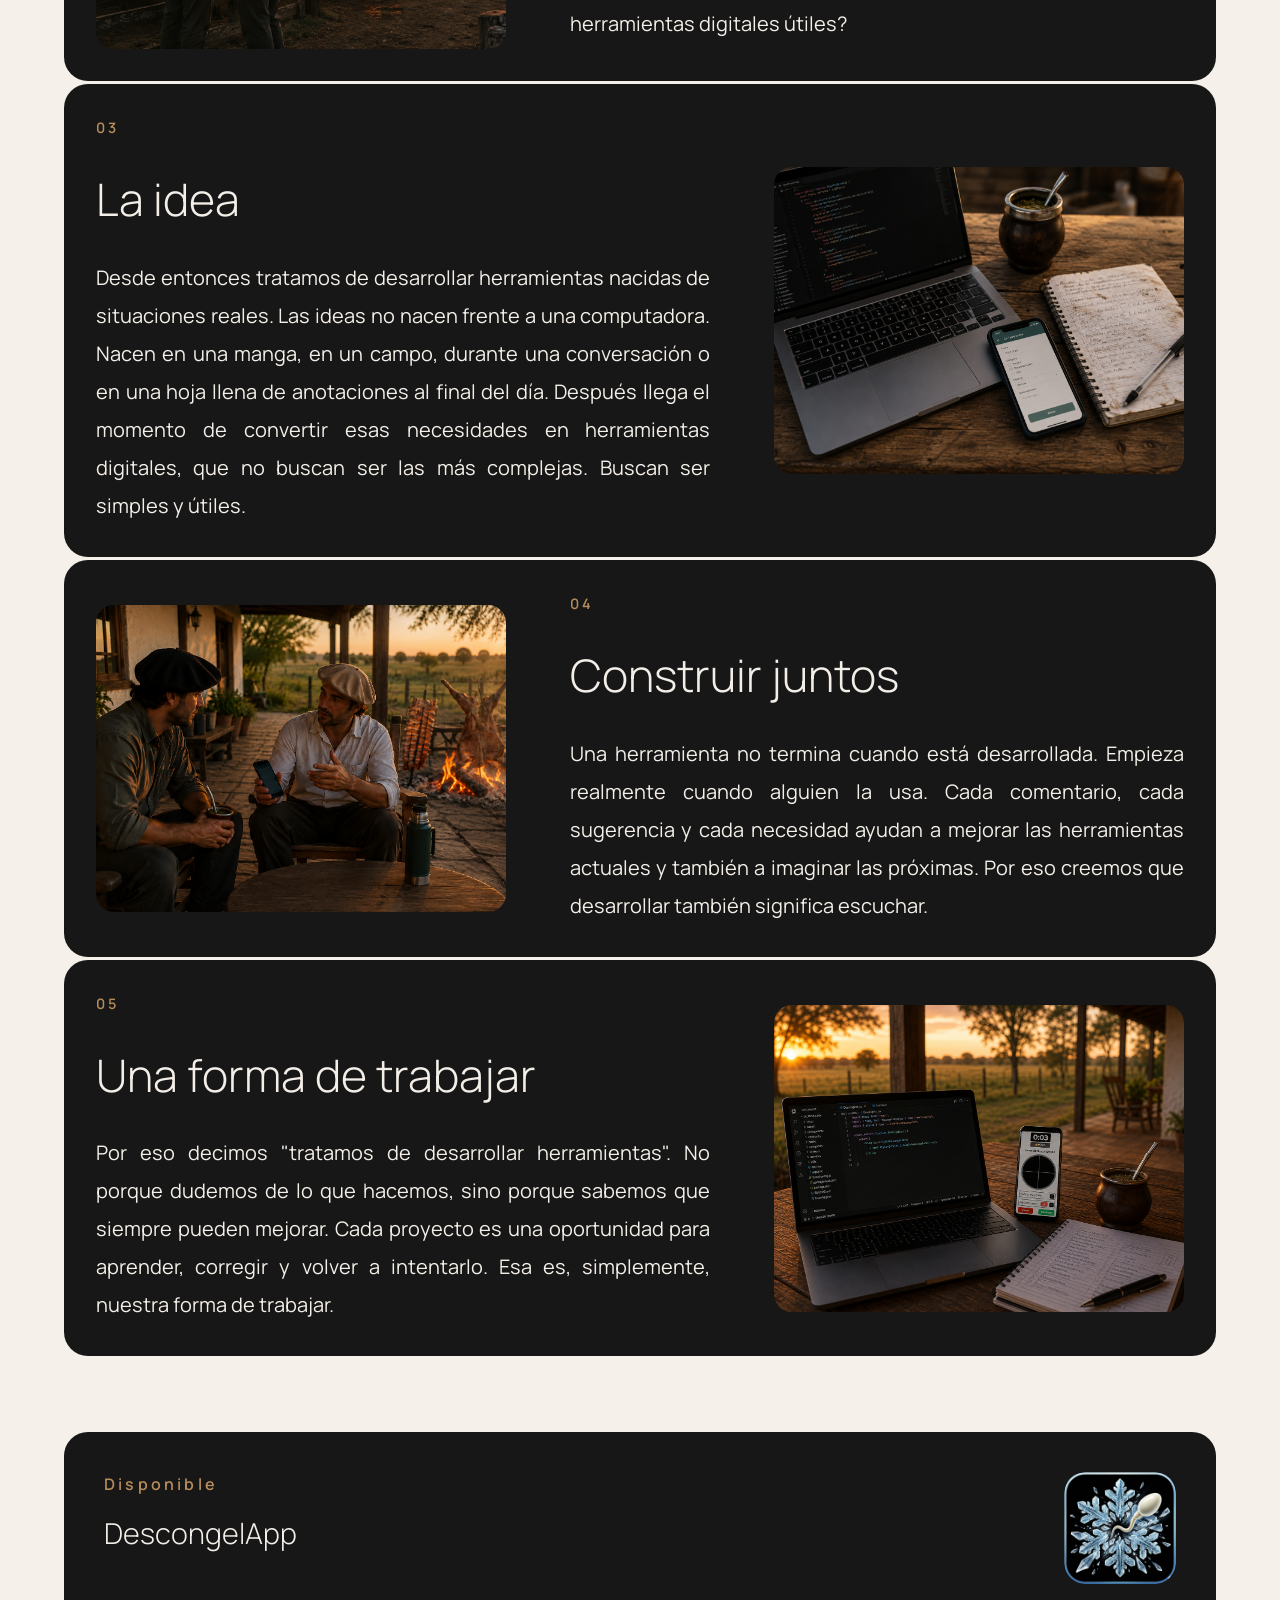
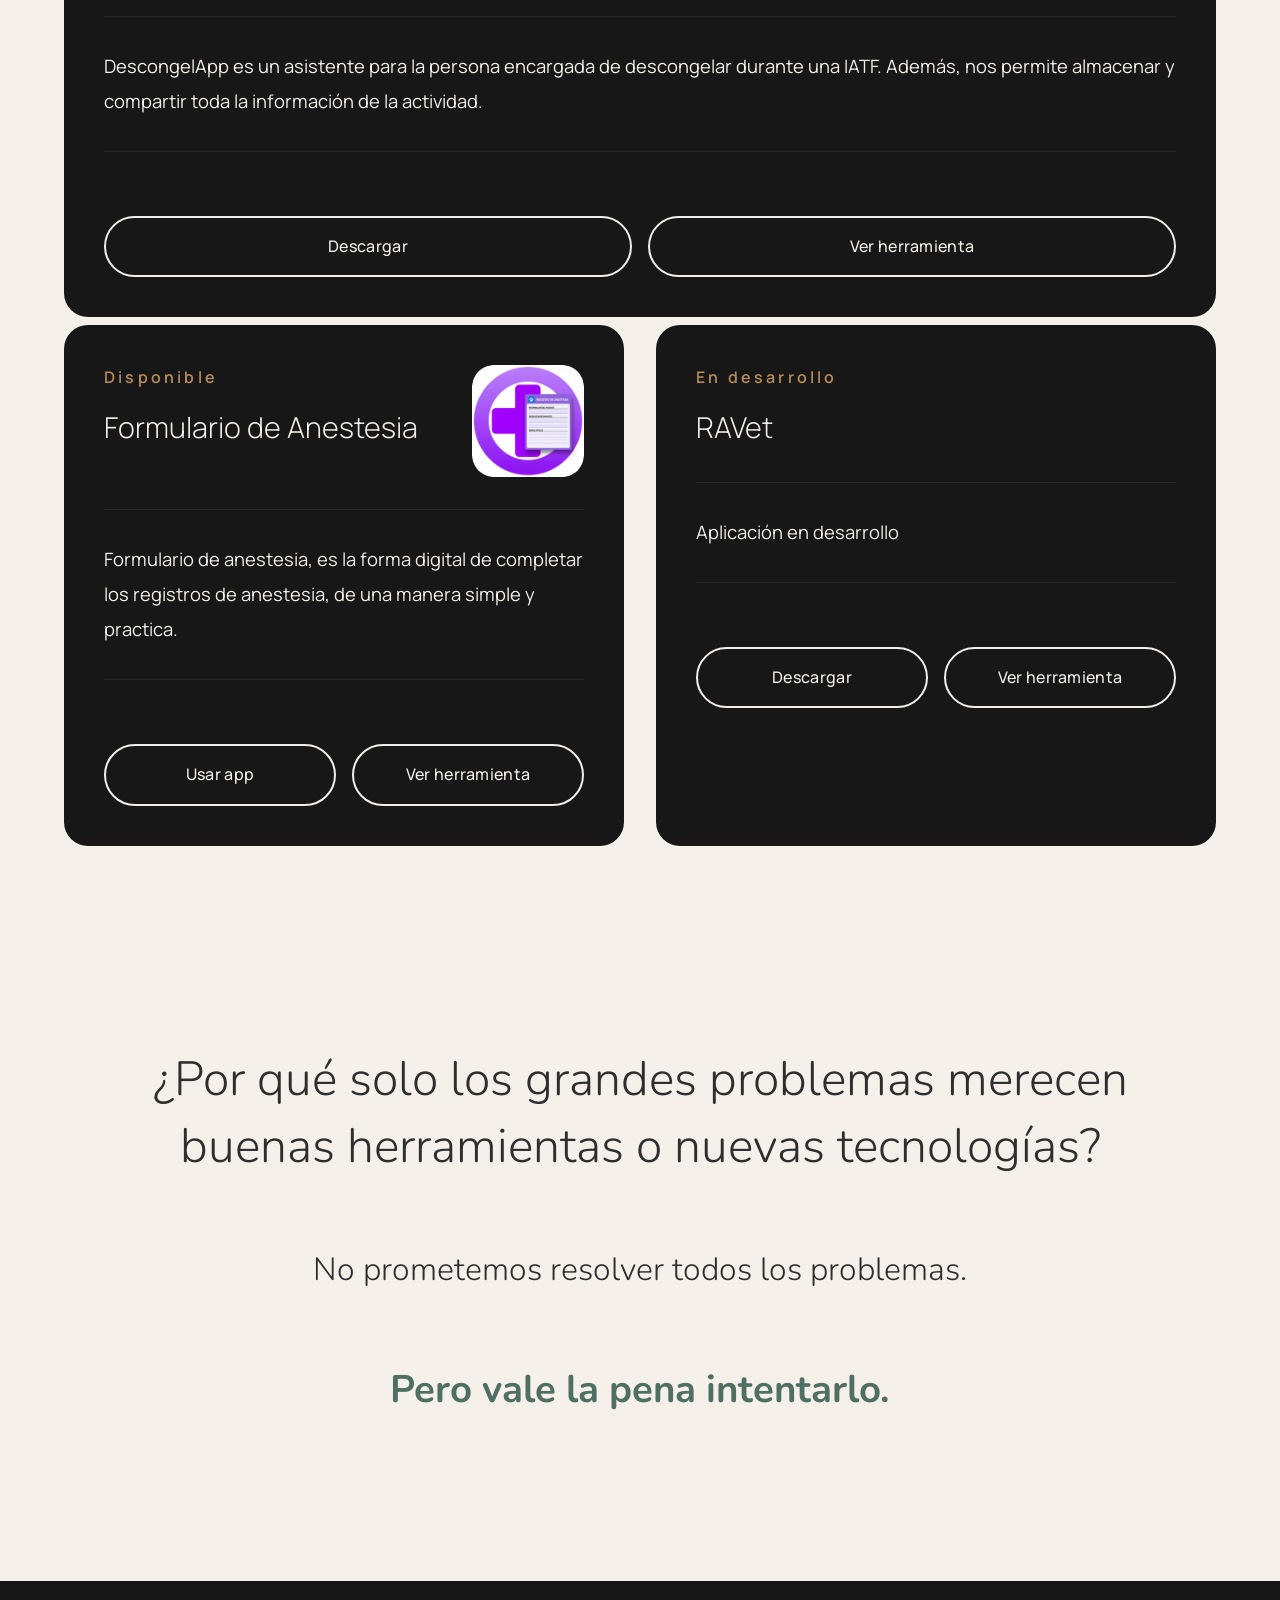
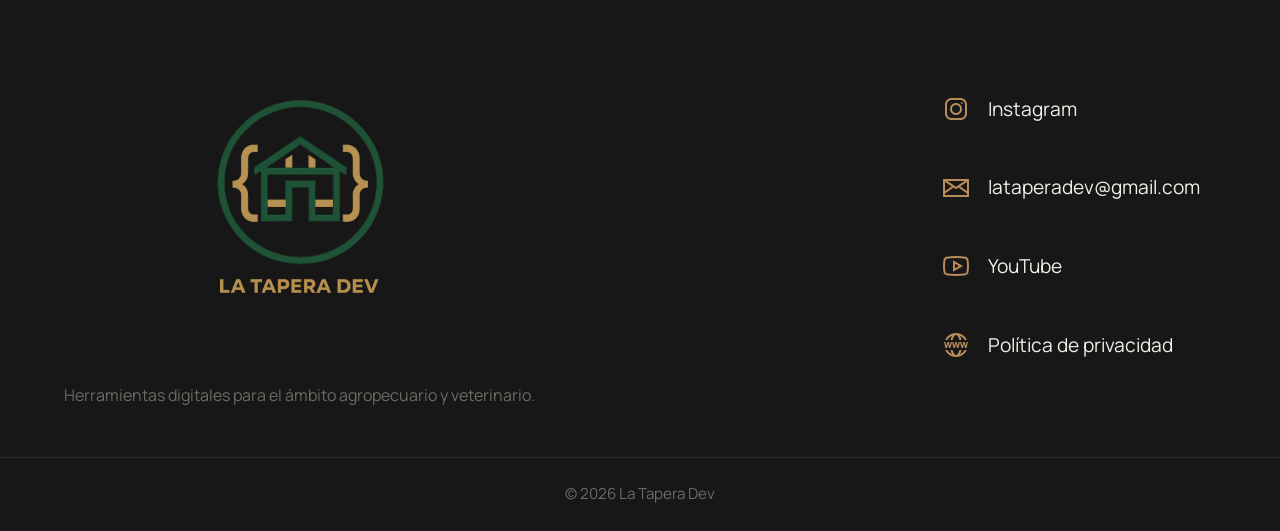
==== commit f8648d5e: "menu mobile" ====
--- a/index.html
+++ b/index.html
@@ -60,7 +60,16 @@
                     </div>
                 </a>
 
-                <ul>
+                <button class="menu-toggle" aria-label="Abrir menú">
+                
+                    <span></span>
+                    <span></span>
+                    <span></span>
+                
+                </button>
+
+
+                <ul class="nav-menu">
 
                     <li><a href="#nuestraHistoria">Nuestra historia</a></li>
 
--- a/css/header.css
+++ b/css/header.css
@@ -240,4 +240,44 @@
 
     color: var(--color-header);
 
+}
+
+/* ==========================================
+   MENÚ HAMBURGUESA
+========================================== */
+
+.menu-toggle {
+
+    display: none;
+
+    flex-direction: column;
+
+    justify-content: center;
+
+    align-items: center;
+
+    gap: 6px;
+
+    background: none;
+
+    border: none;
+
+    cursor: pointer;
+
+    padding: .5rem;
+
+}
+
+.menu-toggle span {
+
+    width: 28px;
+
+    height: 3px;
+
+    background: var(--color-text-light);
+
+    border-radius: 10px;
+
+    transition: var(--transition);
+
 }
--- a/css/historia.css
+++ b/css/historia.css
@@ -54,7 +54,7 @@
 
     overflow: hidden;
 
-margin-block: .2rem;
+    margin-block: .2rem;
 
 }
 
@@ -117,6 +117,8 @@
 
     color: var(--color-text-light);
 
+    text-align: justify;
+
 }
 
 
--- a/css/responsive.css
+++ b/css/responsive.css
@@ -80,28 +80,29 @@
 
     }
 
-        .hero-top {
-    
-            left: 50%;
-            transform: translateX(-50%);
-            text-align: center;
-    
-        }
-                .hero-bottom-text {
-        
-                    left: 50%;
-                    right: auto;
-                    transform: translateX(-50%);
-                    text-align: center;
-        
-                }
-
-    
-
-
-
-
-  /*============
+    .hero-top {
+
+        left: 50%;
+        transform: translateX(-50%);
+        text-align: center;
+
+    }
+
+    .hero-bottom-text {
+
+        left: 50%;
+        right: auto;
+        transform: translateX(-50%);
+        text-align: center;
+
+    }
+
+
+
+
+
+
+    /*============
         HERO FIN
     ============*/
 
@@ -133,10 +134,30 @@
 
     .story-chapter {
         flex-direction: column;
+        justify-content: flex-start;
+        gap: 1.5rem;
     }
 
     .story-chapter:nth-child(even) {
         flex-direction: column;
+    }
+
+    .story-content {
+        width: 100%;
+    }
+
+    .story-title {
+        font-size: 2.0rem;
+    }
+
+    .story-text {
+        font-size: 1rem;
+        line-height: 1.5;
+        
+    }
+
+    .story-image {
+        width: 100%;
     }
 }
 
@@ -163,4 +184,72 @@
         justify-content: center;
     }
 
-}+}
+
+/* ==========================================
+   HEADER MOBILE
+========================================== */
+
+@media (max-width: 767px) {
+
+    .menu-toggle {
+
+        display: flex;
+
+    }
+
+    .nav-menu {
+
+        display: none;
+
+    }
+
+    .nav-menu.active {
+
+        display: flex;
+
+        flex-direction: column;
+
+        align-items: center;
+
+        gap: 2rem;
+
+        position: absolute;
+
+        top: 100%;
+
+        left: 0;
+
+        width: 100%;
+
+        padding: 2rem;
+
+        background: var(--color-header);
+
+        box-shadow: 0 10px 25px rgba(0, 0, 0, .2);
+
+    }
+
+        /* ==========================================
+       ANIMACIÓN MENÚ HAMBURGUESA
+    ========================================== */
+    
+        .menu-toggle.active span:nth-child(1) {
+    
+            transform: translateY(9px) rotate(45deg);
+    
+        }
+    
+        .menu-toggle.active span:nth-child(2) {
+    
+            opacity: 0;
+    
+        }
+    
+        .menu-toggle.active span:nth-child(3) {
+    
+            transform: translateY(-9px) rotate(-45deg);
+    
+        }
+
+}
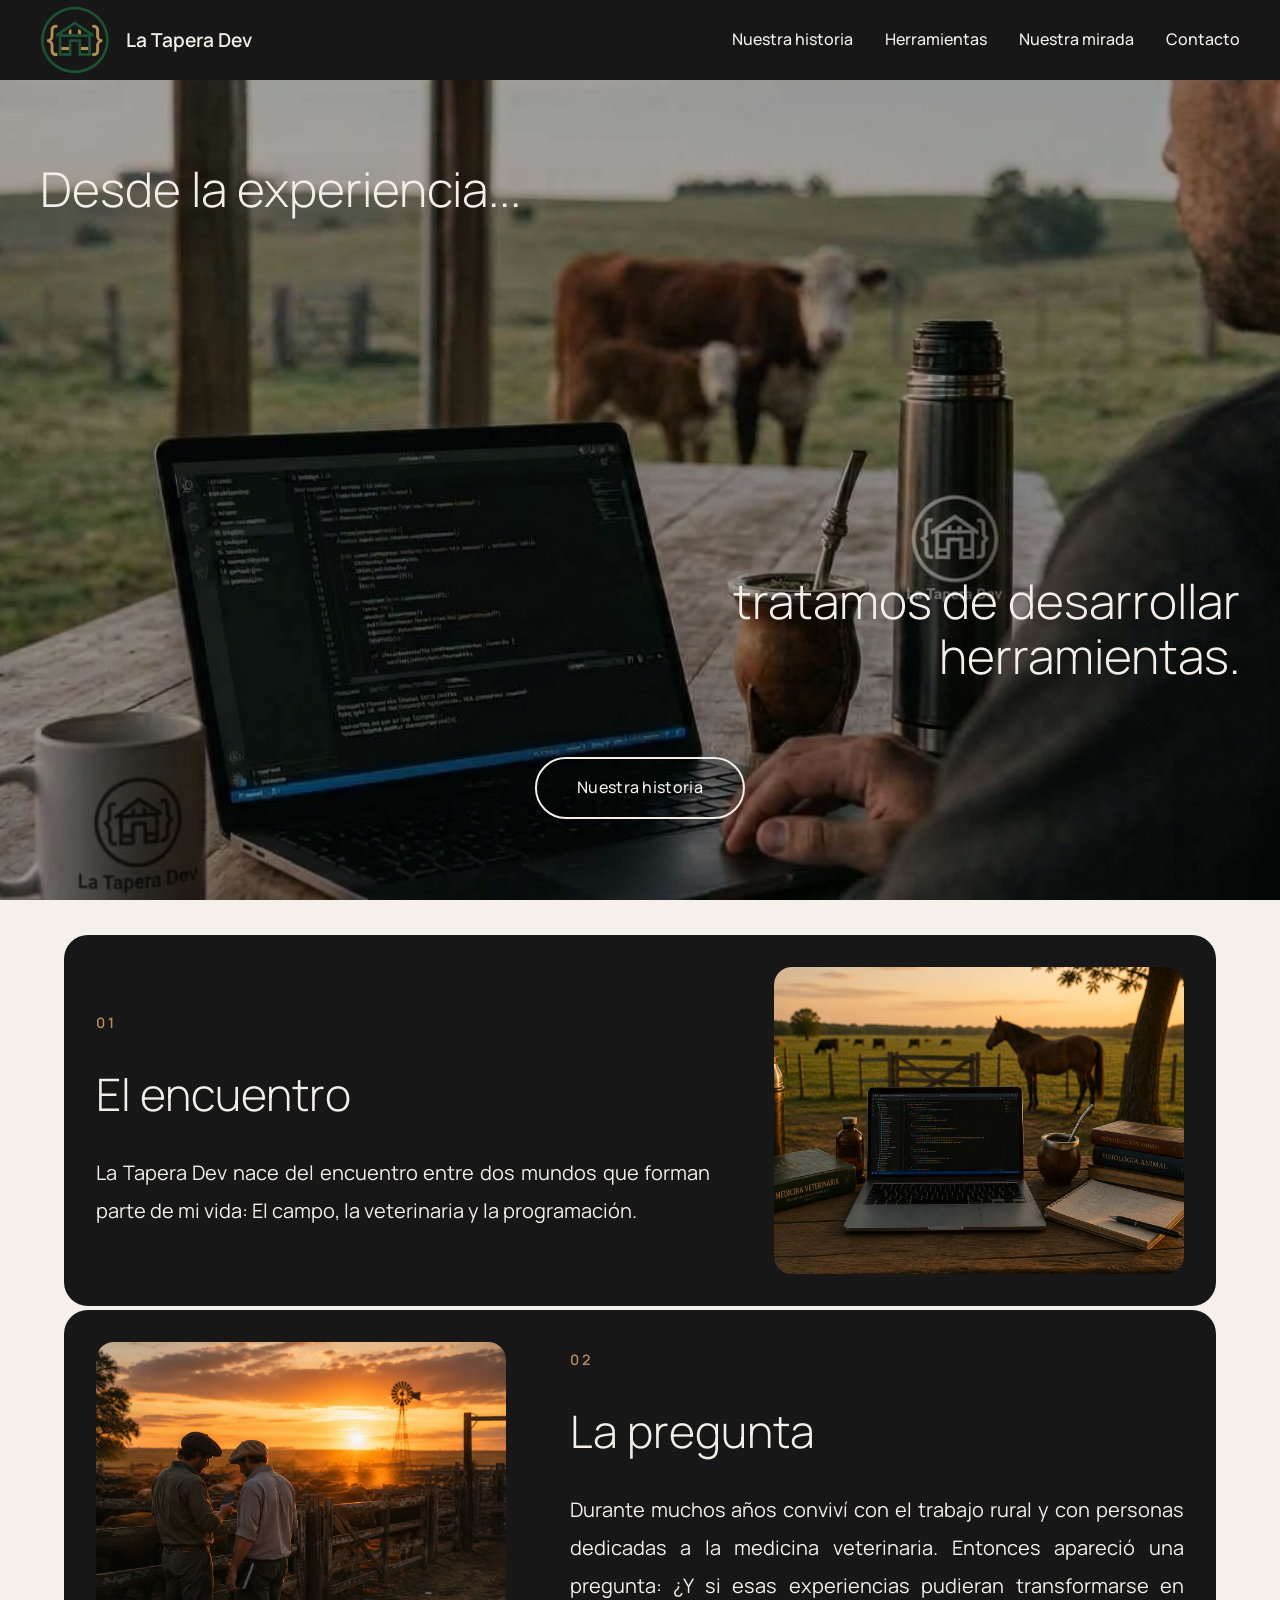
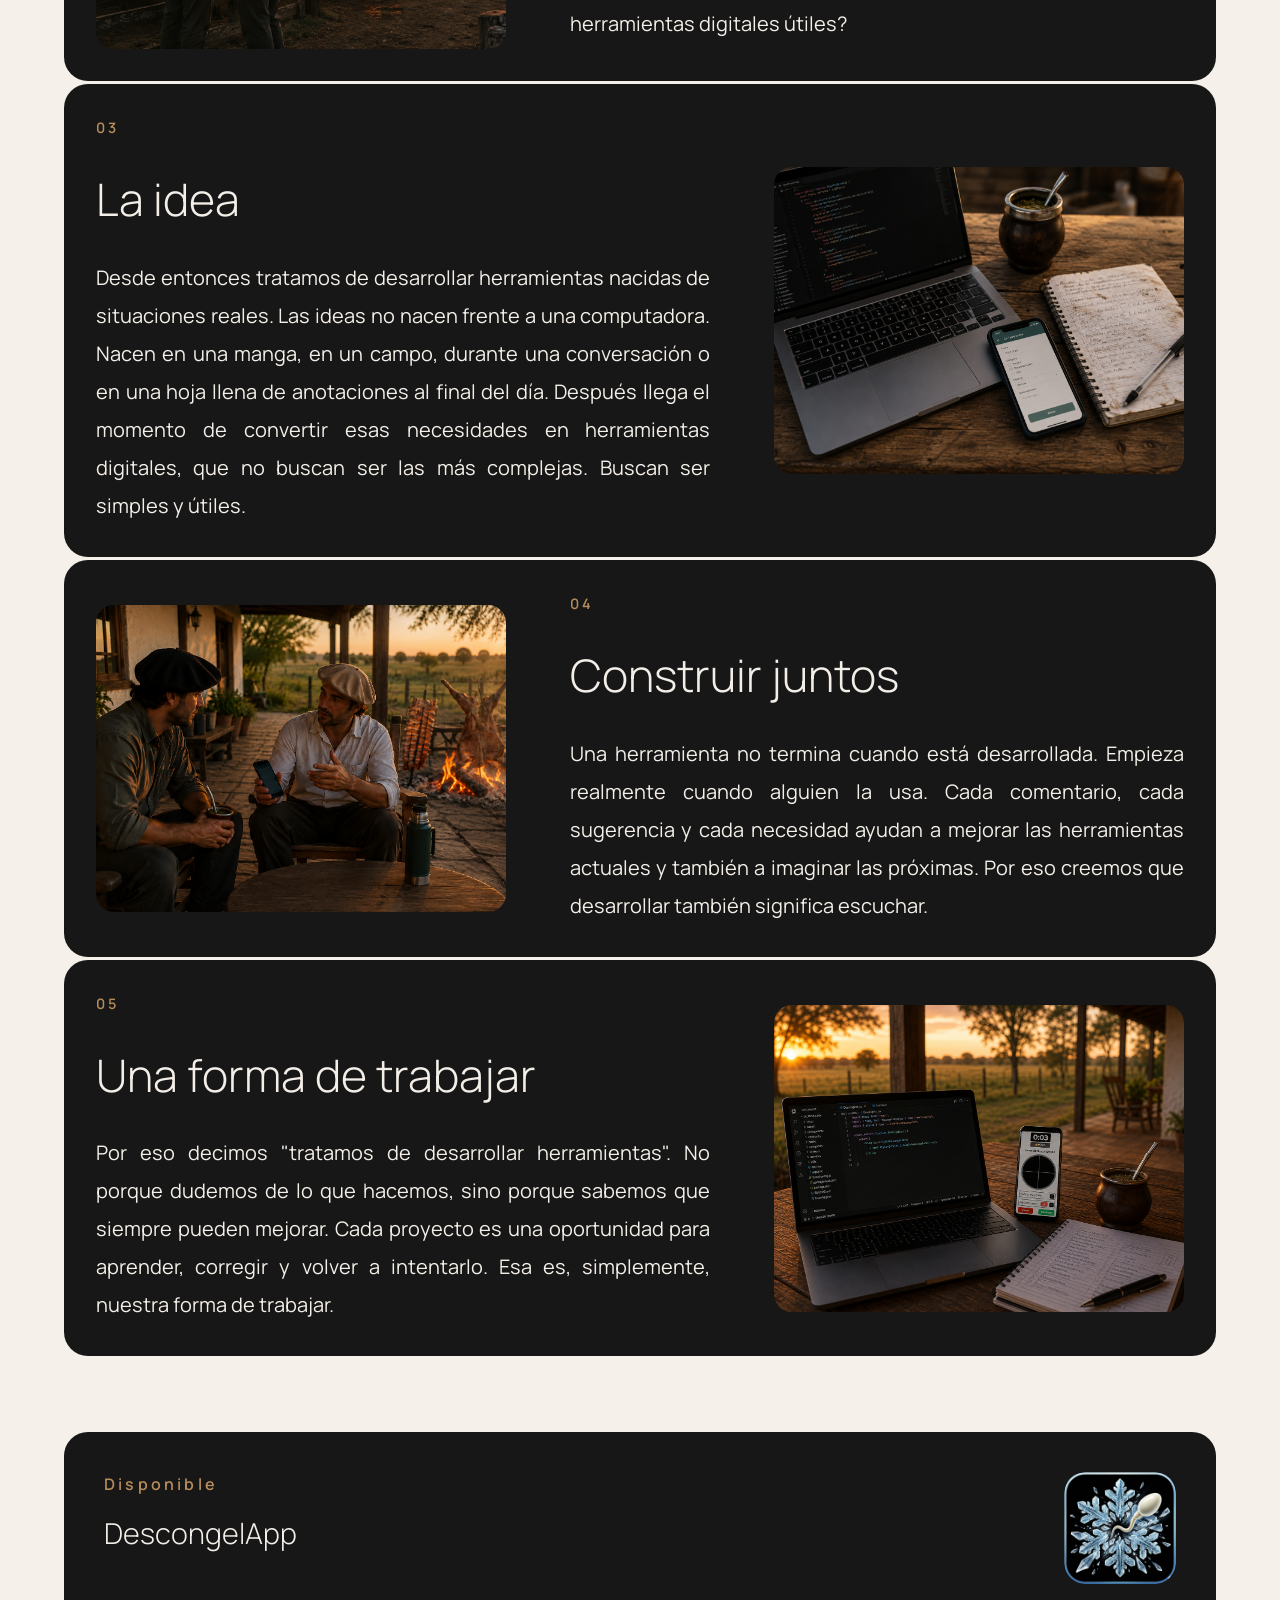
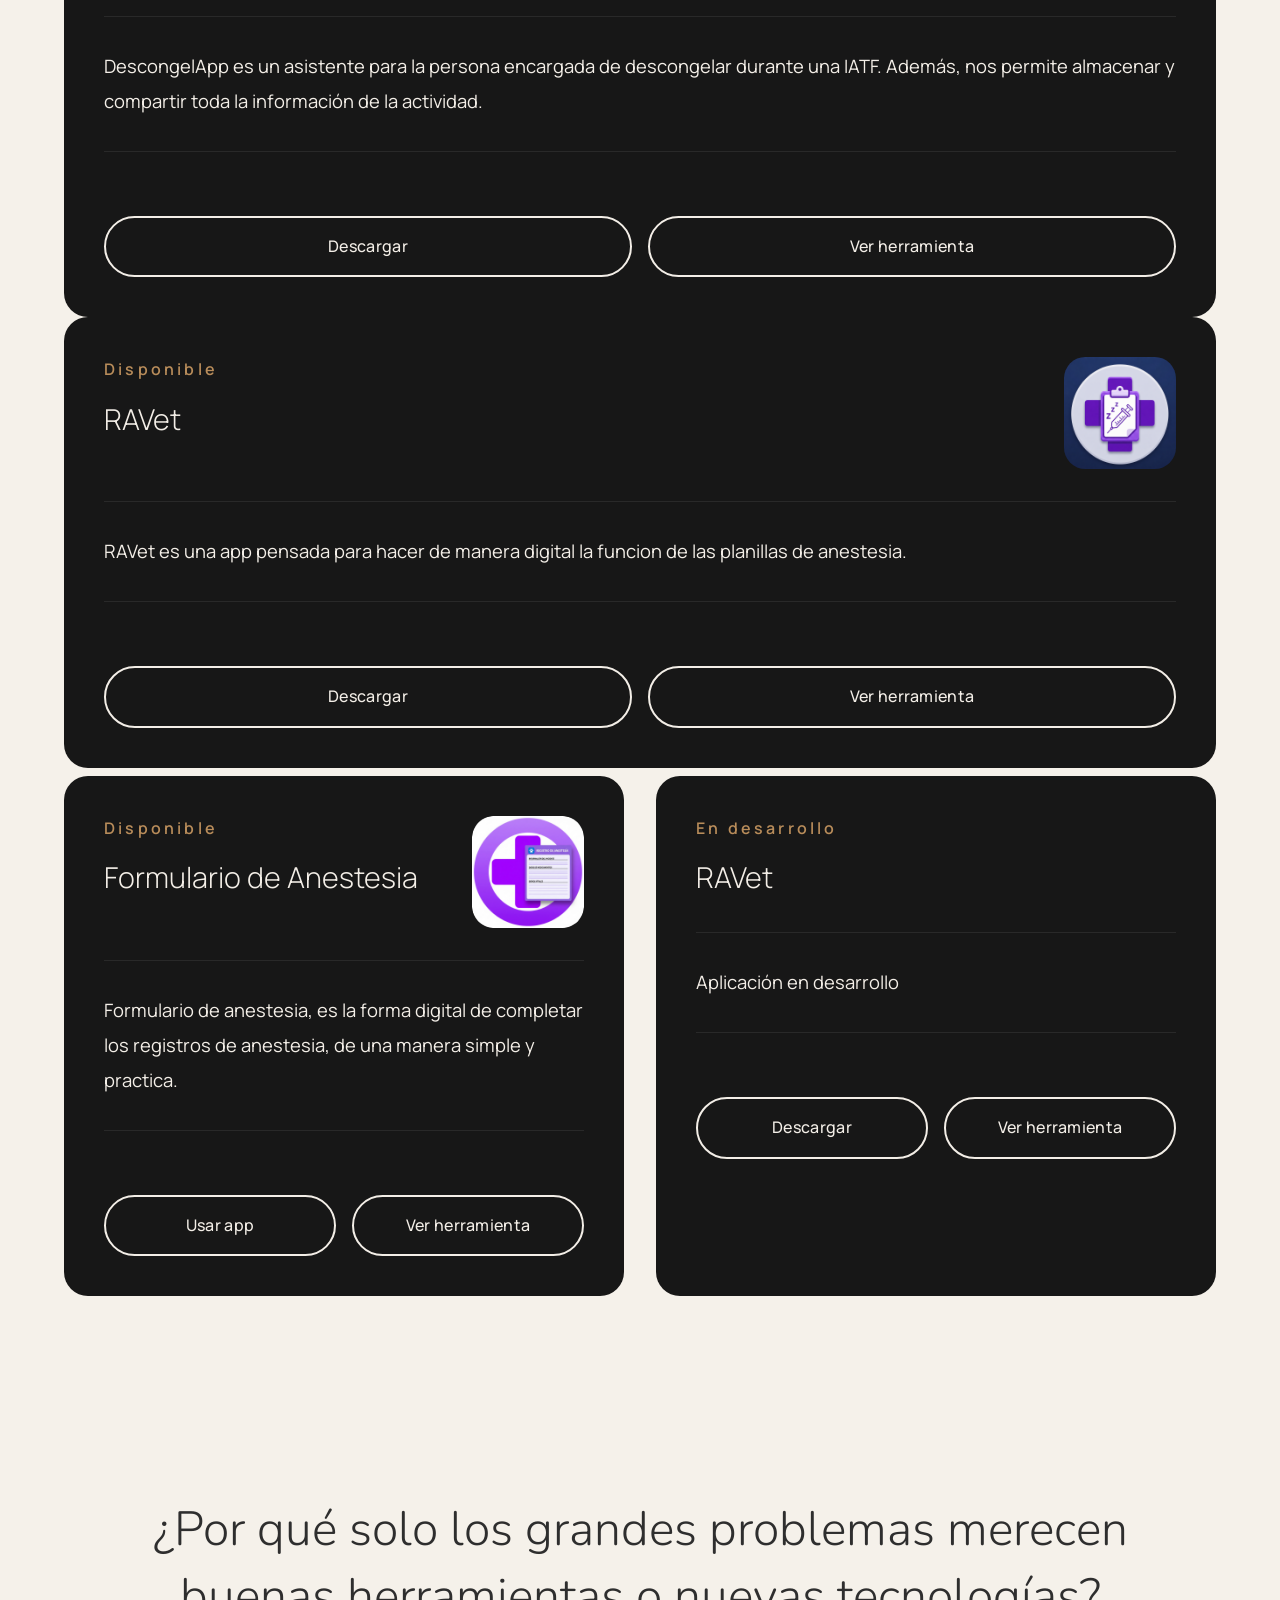
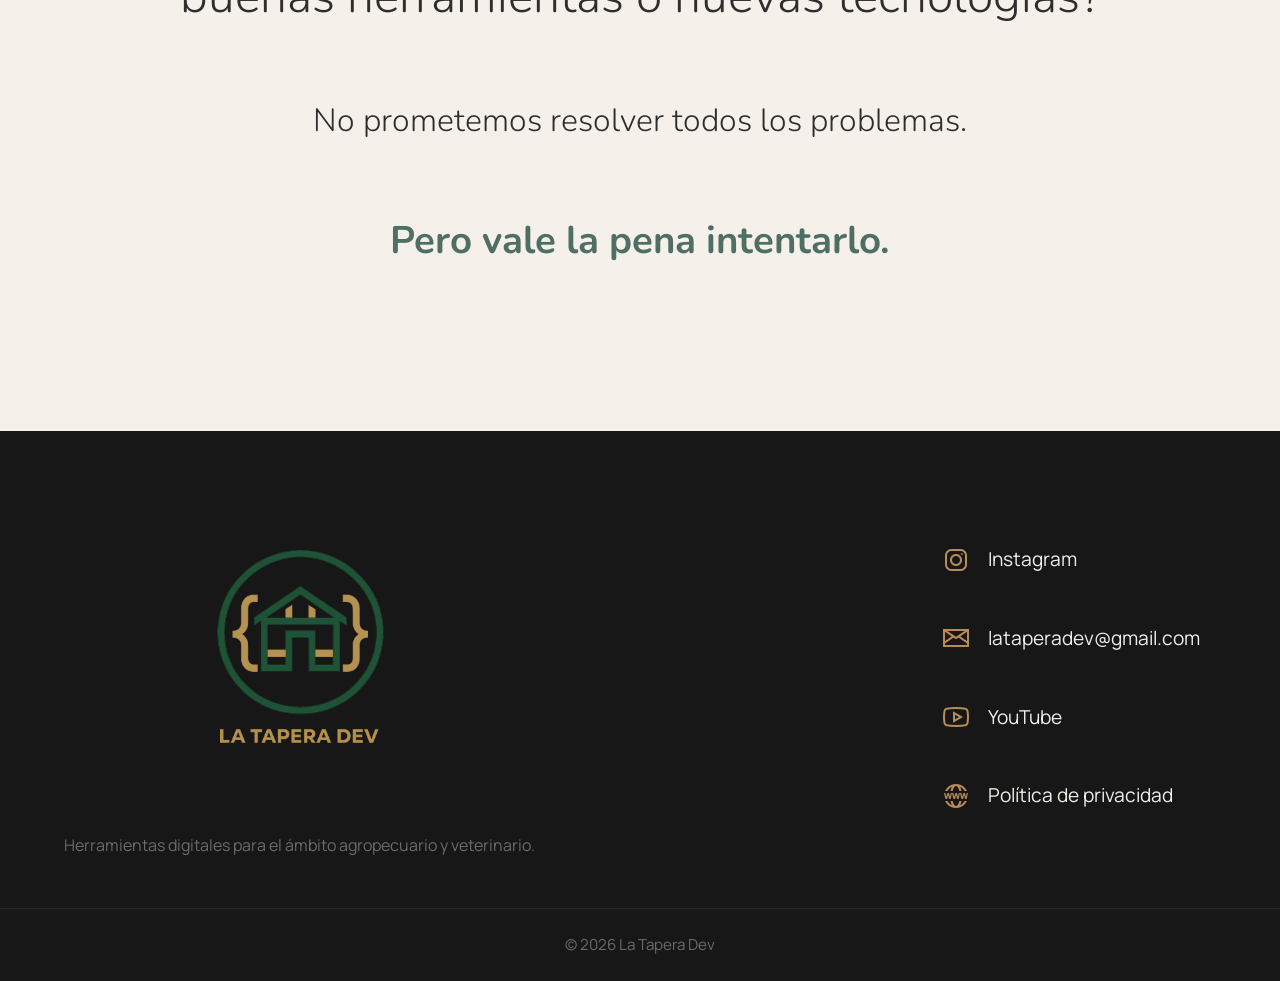
==== commit 0c4983f0: "Actualizacion de la web con RAVet" ====
--- a/index.html
+++ b/index.html
@@ -338,7 +338,7 @@
 
                         <div class="card-footer">
 
-                            <a href="#" class="card-button">
+                            <a href="https://play.google.com/store/apps/details?id=com.descongelapp" class="card-button">
                                 Descargar
                             </a>
 
@@ -348,6 +348,46 @@
 
                         </div>
 
+                    </div>
+
+                    <div class="cardHerramientas">
+                    
+                        <div class="card-top">
+                    
+                            <div class="card-header">
+                    
+                                <span class="estado">Disponible</span>
+                    
+                                <h3 class="card-nombre">
+                                    RAVet
+                                </h3>
+                    
+                            </div>
+                    
+                            <img class="card-img" src="images/ravet/Icono/RAVet-Icon.png" alt="Icono de RAVet">
+                    
+                    
+                        </div>
+                    
+                        <div class="card-body">
+                    
+                            <p class="card-text">
+                                RAVet es una app pensada para hacer de manera digital la funcion de las planillas de anestesia.  </p>
+                    
+                        </div>
+                    
+                        <div class="card-footer">
+                    
+                            <a href="" class="card-button">
+                                Descargar
+                            </a>
+                    
+                            <a href="pages/ravet.html" class="card-button">
+                                Ver herramienta
+                            </a>
+                    
+                        </div>
+                    
                     </div>
 
                 </div>
@@ -489,7 +529,7 @@
             <div class="footer-links">
                 <div class="ico-links">
                     <img src="icons/icons8-instagram-32.png" alt="">
-                    <a href="#" target="_blank">
+                    <a href="https://www.instagram.com/lataperadev?igsh=NHAxY2phbHUycWU0" target="_blank">
                         Instagram
                     </a>
                 </div>
@@ -503,7 +543,7 @@
 
                 <div class="ico-links">
                     <img src="icons/icons8-youtube-32.png" alt="">
-                    <a href="mailto:lataperadev@gmail.com">
+                    <a href="https://www.youtube.com/channel/UCGZjhDdMWDqNutIA-EqnBFA">
                         YouTube
                     </a>
                 </div>
--- a/css/responsive.css
+++ b/css/responsive.css
@@ -60,6 +60,48 @@
 ========================================== */
 
 @media (max-width:767px) {
+
+    /*============
+        HERO DE LAS PAGINAS DE CADA HERRAMIENTA
+    ============*/
+    .toolHero-top {
+
+        flex-direction: column;
+
+        align-items: center;
+
+        text-align: center;
+
+        gap: 2rem;
+
+    }
+
+    .toolHero-logo {
+
+        order: -1;
+
+    }
+
+    .toolHero-logo img {
+
+        width: 130px;
+        height: auto;
+
+    }
+
+    .toolHero {
+
+        padding: 2rem 1.5rem;
+
+    }
+
+    .toolHero-title {
+
+        align-items: center;
+
+    }
+
+
     /*============
         HERO
     ============*/
@@ -153,7 +195,7 @@
     .story-text {
         font-size: 1rem;
         line-height: 1.5;
-        
+
     }
 
     .story-image {
@@ -200,56 +242,59 @@
 
     .nav-menu {
 
-        display: none;
+        display: flex;
+        flex-direction: column;
+
+        position: absolute;
+        top: 100%;
+        left: 0;
+
+        width: 100%;
+
+        background: var(--color-header);
+
+        opacity: 0;
+
+        transform: translateY(-15px);
+
+        pointer-events: none;
+
+        transition:
+            opacity .35s ease,
+            transform .35s ease;
 
     }
 
     .nav-menu.active {
 
-        display: flex;
-
-        flex-direction: column;
-
-        align-items: center;
-
-        gap: 2rem;
-
-        position: absolute;
-
-        top: 100%;
-
-        left: 0;
-
-        width: 100%;
-
-        padding: 2rem;
-
-        background: var(--color-header);
-
-        box-shadow: 0 10px 25px rgba(0, 0, 0, .2);
-
-    }
-
-        /* ==========================================
+        opacity: 1;
+
+        transform: translateY(0);
+
+        pointer-events: auto;
+
+    }
+
+    /* ==========================================
        ANIMACIÓN MENÚ HAMBURGUESA
     ========================================== */
-    
-        .menu-toggle.active span:nth-child(1) {
-    
-            transform: translateY(9px) rotate(45deg);
-    
-        }
-    
-        .menu-toggle.active span:nth-child(2) {
-    
-            opacity: 0;
-    
-        }
-    
-        .menu-toggle.active span:nth-child(3) {
-    
-            transform: translateY(-9px) rotate(-45deg);
-    
-        }
-
-}
+
+    .menu-toggle.active span:nth-child(1) {
+
+        transform: translateY(9px) rotate(45deg);
+
+    }
+
+    .menu-toggle.active span:nth-child(2) {
+
+        opacity: 0;
+
+    }
+
+    .menu-toggle.active span:nth-child(3) {
+
+        transform: translateY(-9px) rotate(-45deg);
+
+    }
+
+}
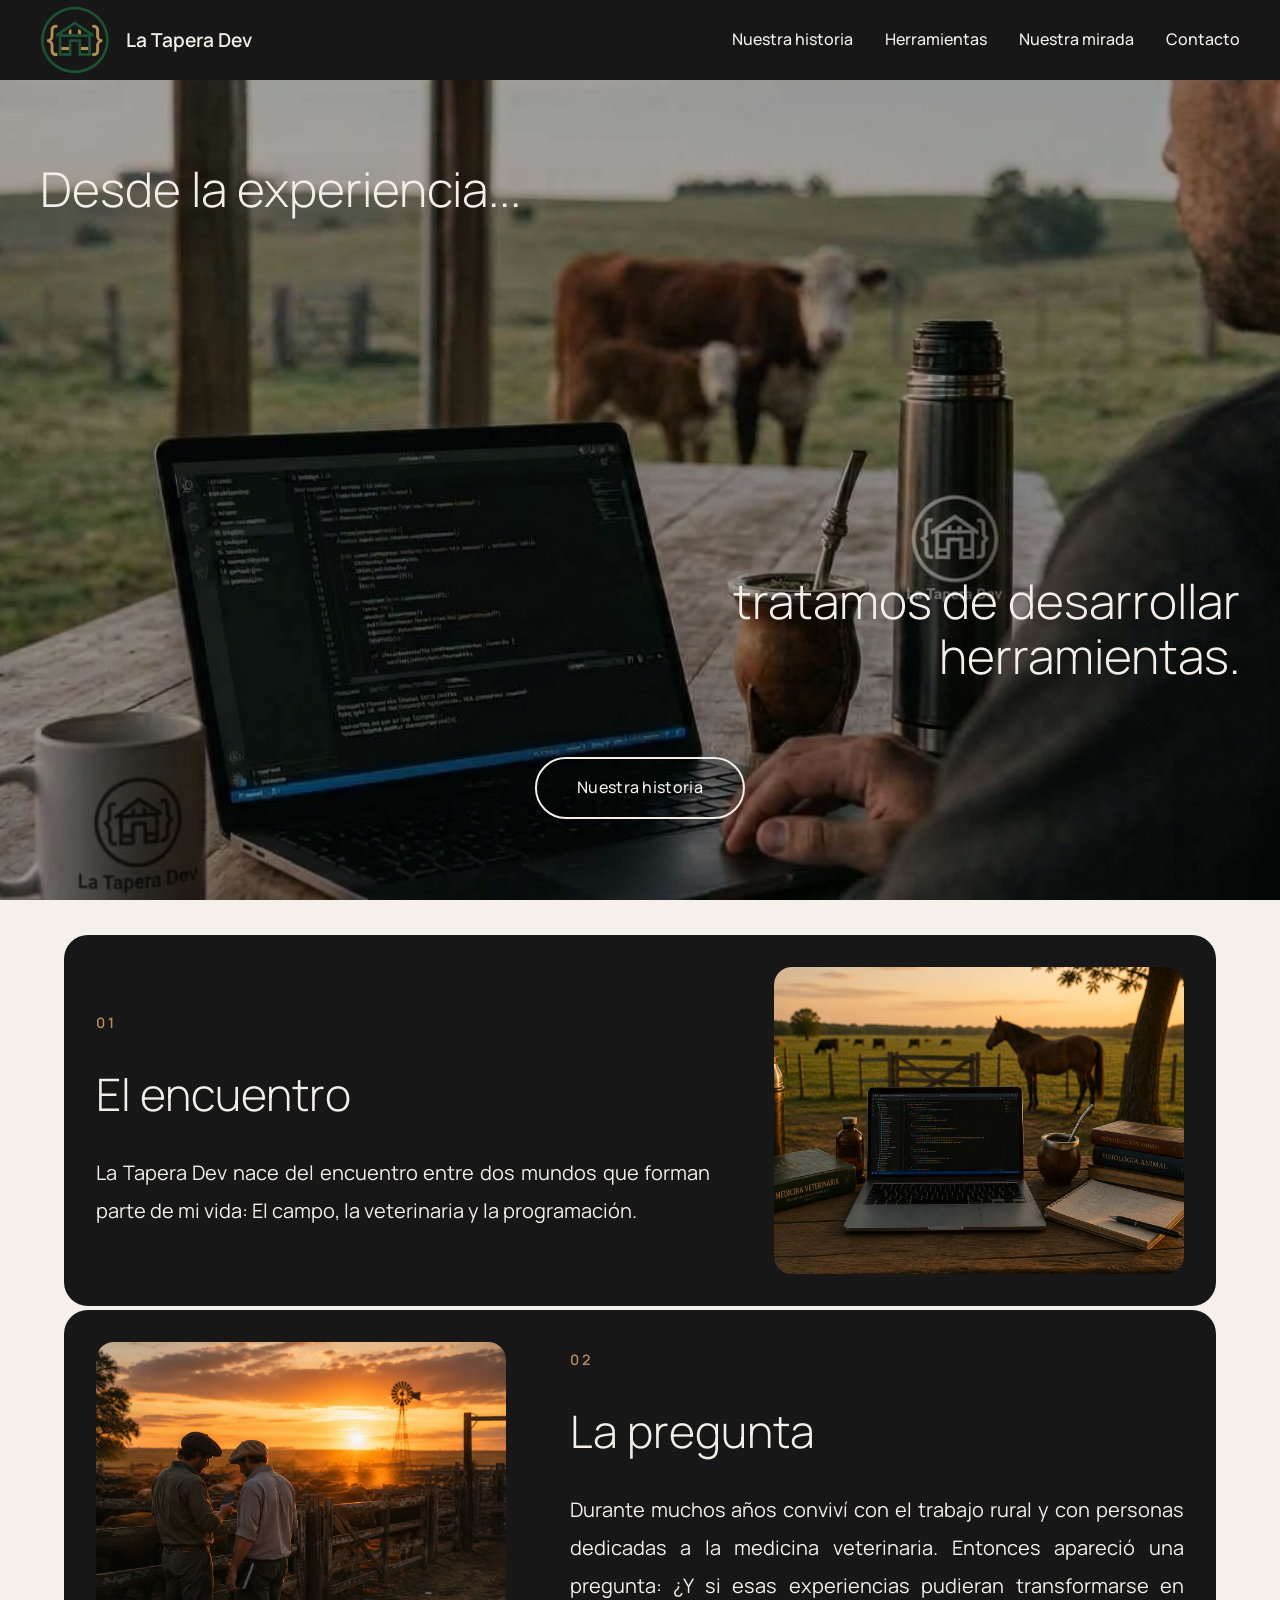
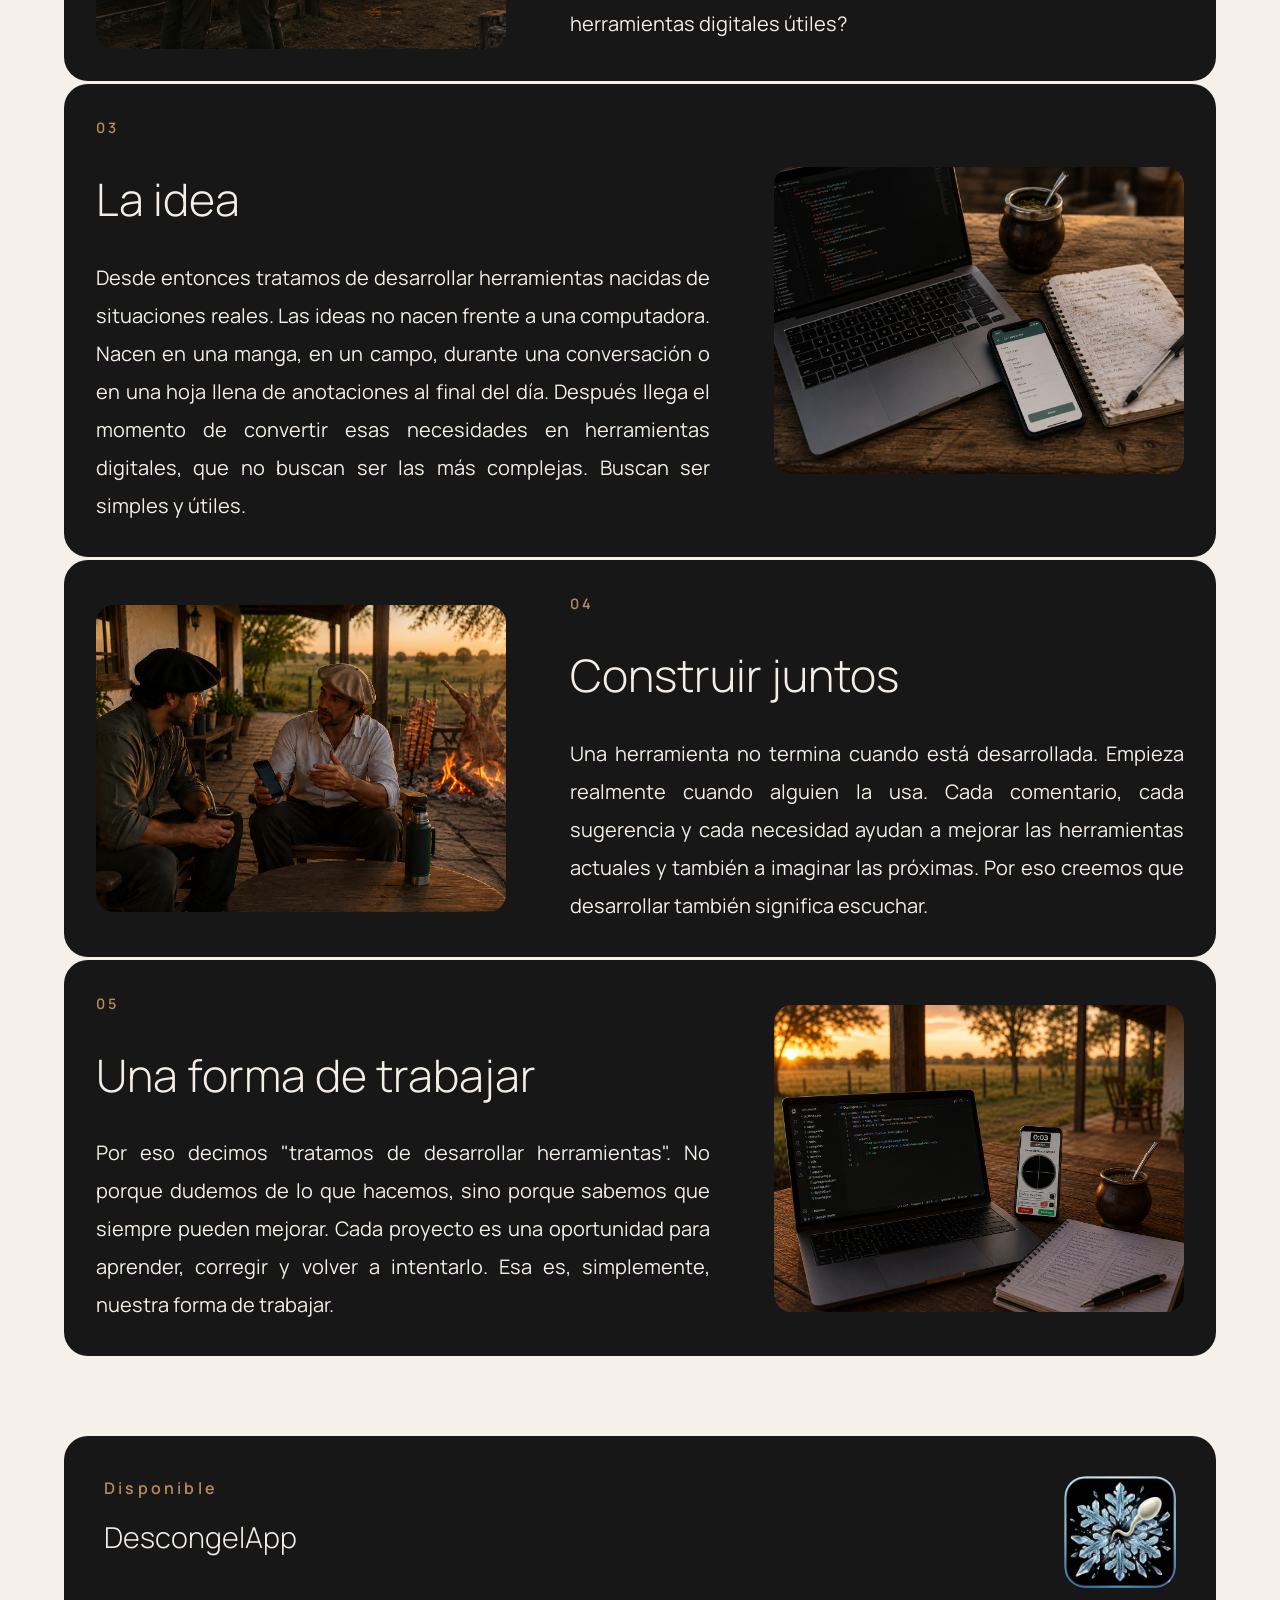
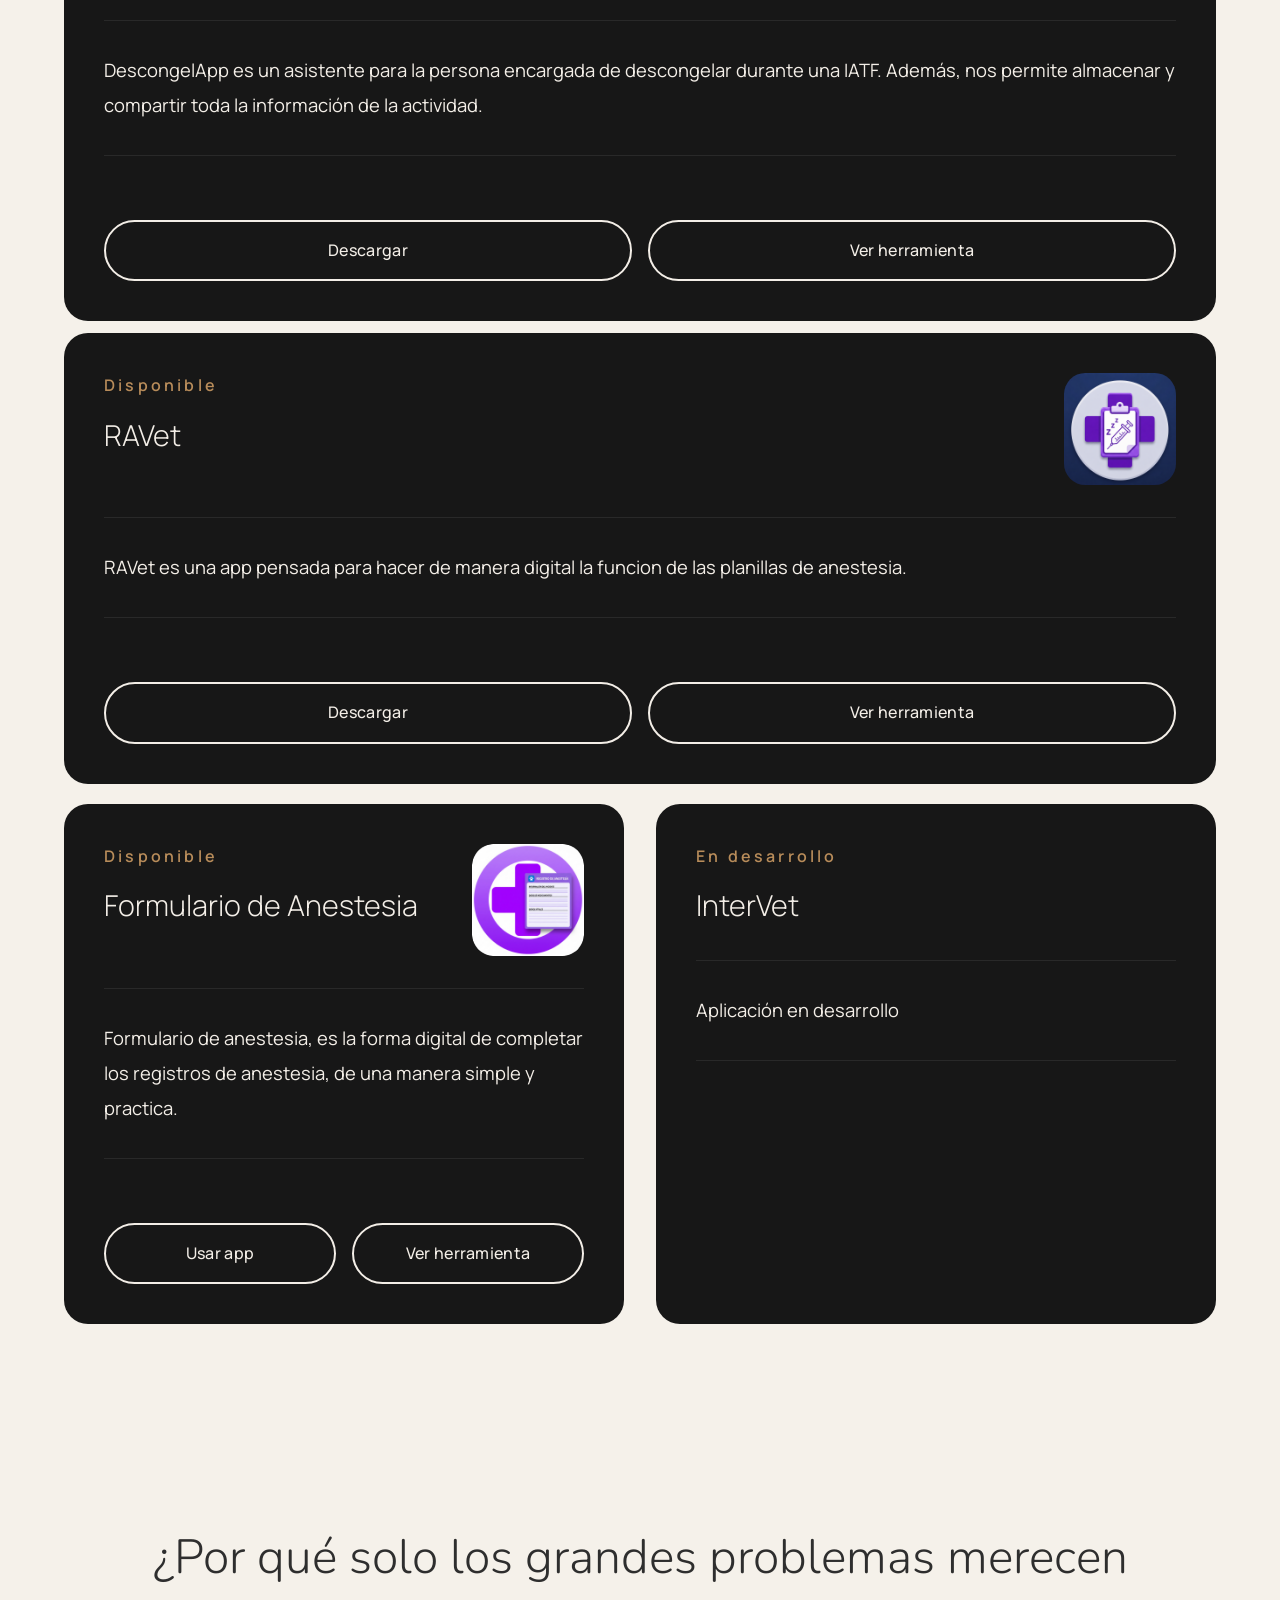
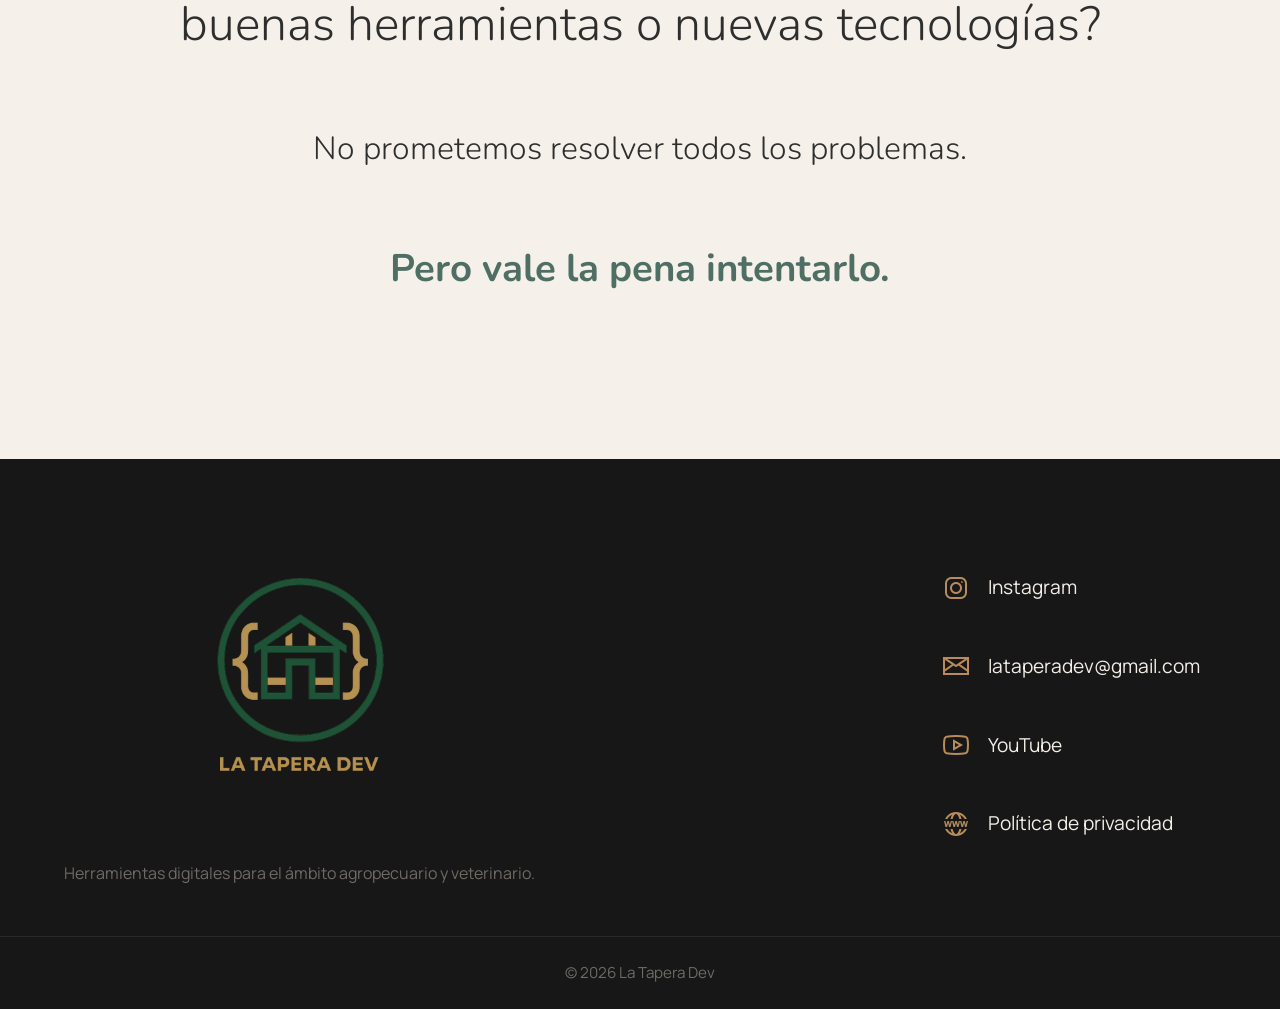
==== commit 4af9e3d3: "correxiones de CSS" ====
--- a/index.html
+++ b/index.html
@@ -444,7 +444,7 @@
                                 <span class="estado">En desarrollo</span>
 
                                 <h3 class="card-nombre">
-                                    RAVet
+                                    InterVet
                                 </h3>
 
                             </div>
@@ -463,6 +463,7 @@
 
                         <div class="card-footer">
 
+                            <!--
                             <a href="#" class="card-button">
                                 Descargar
                             </a>
@@ -470,6 +471,7 @@
                             <a href="#" class="card-button">
                                 Ver herramienta
                             </a>
+                            -->
 
                         </div>
 
--- a/css/herramientas.css
+++ b/css/herramientas.css
@@ -65,6 +65,8 @@
 
     padding: 2.5rem;
 
+    margin-top: 0.75rem;
+
     background: var(--color-header);
 
     border-radius: var(--radius-large);
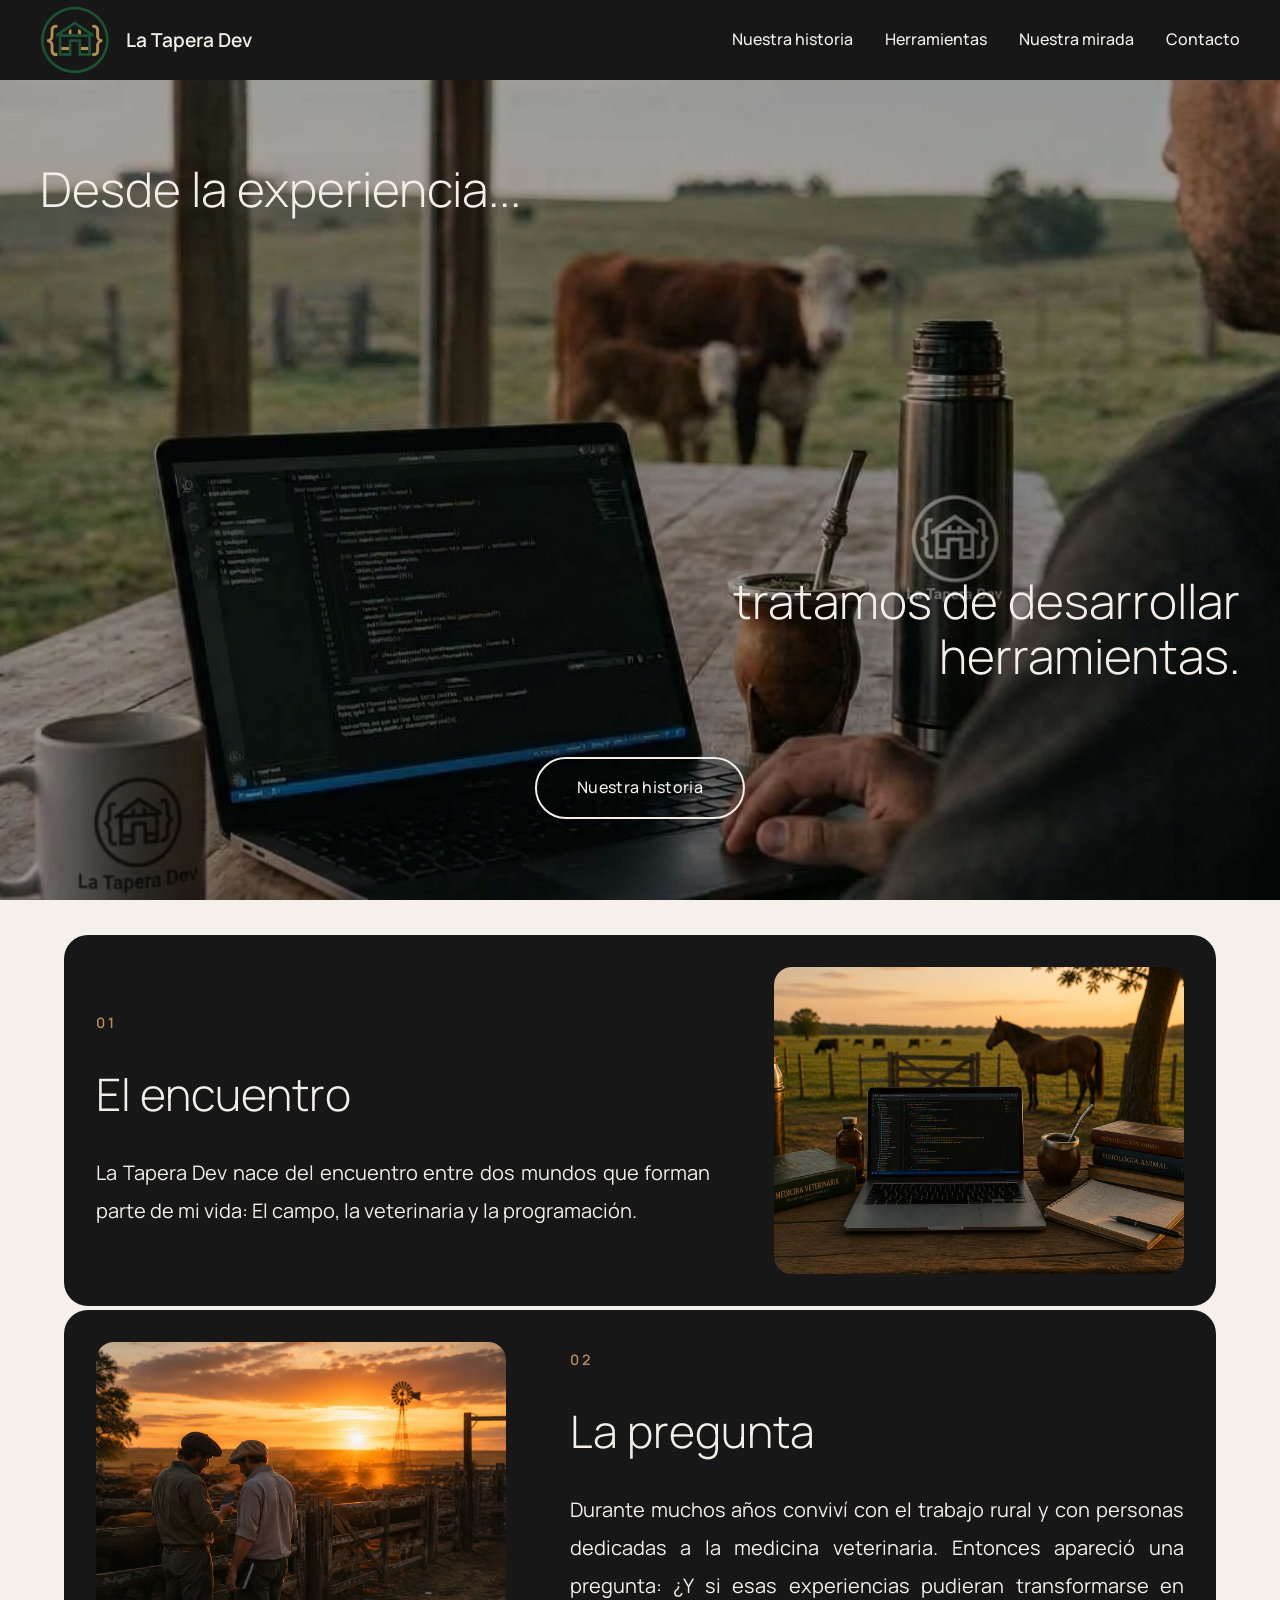
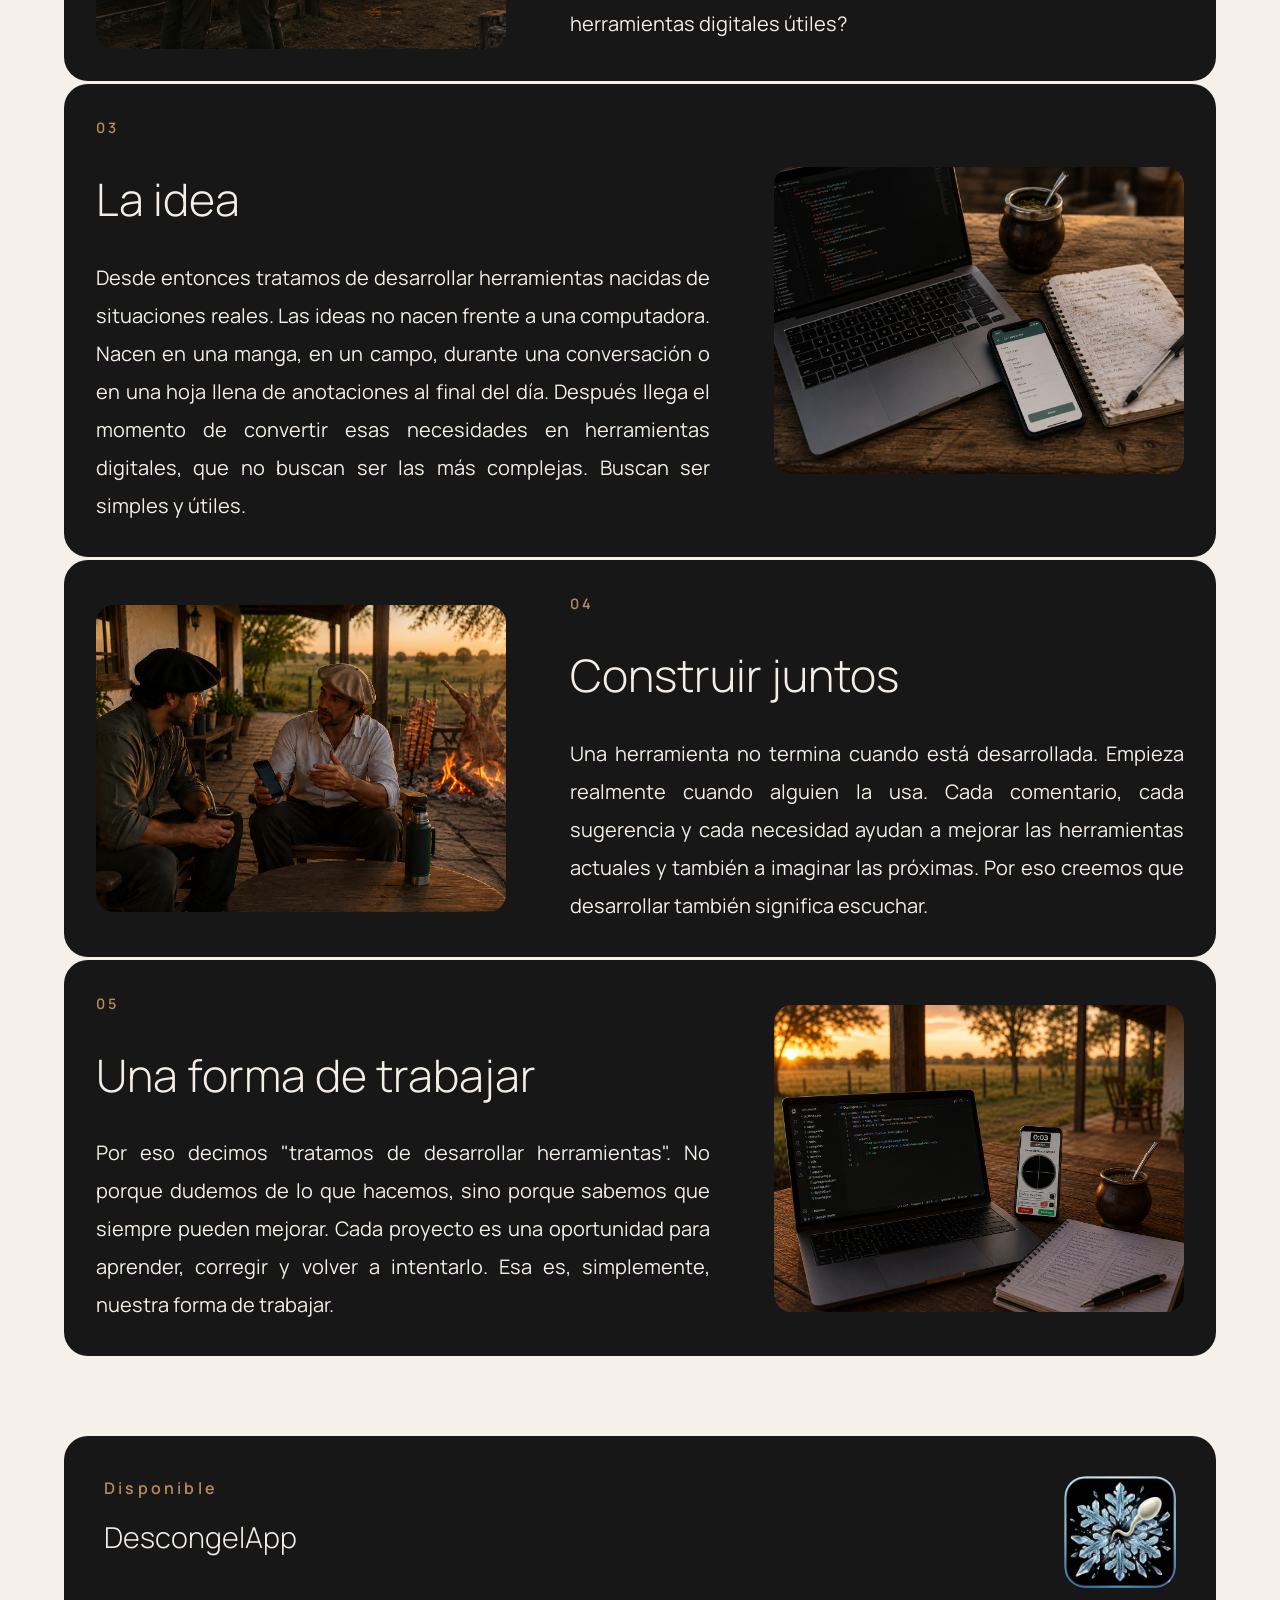
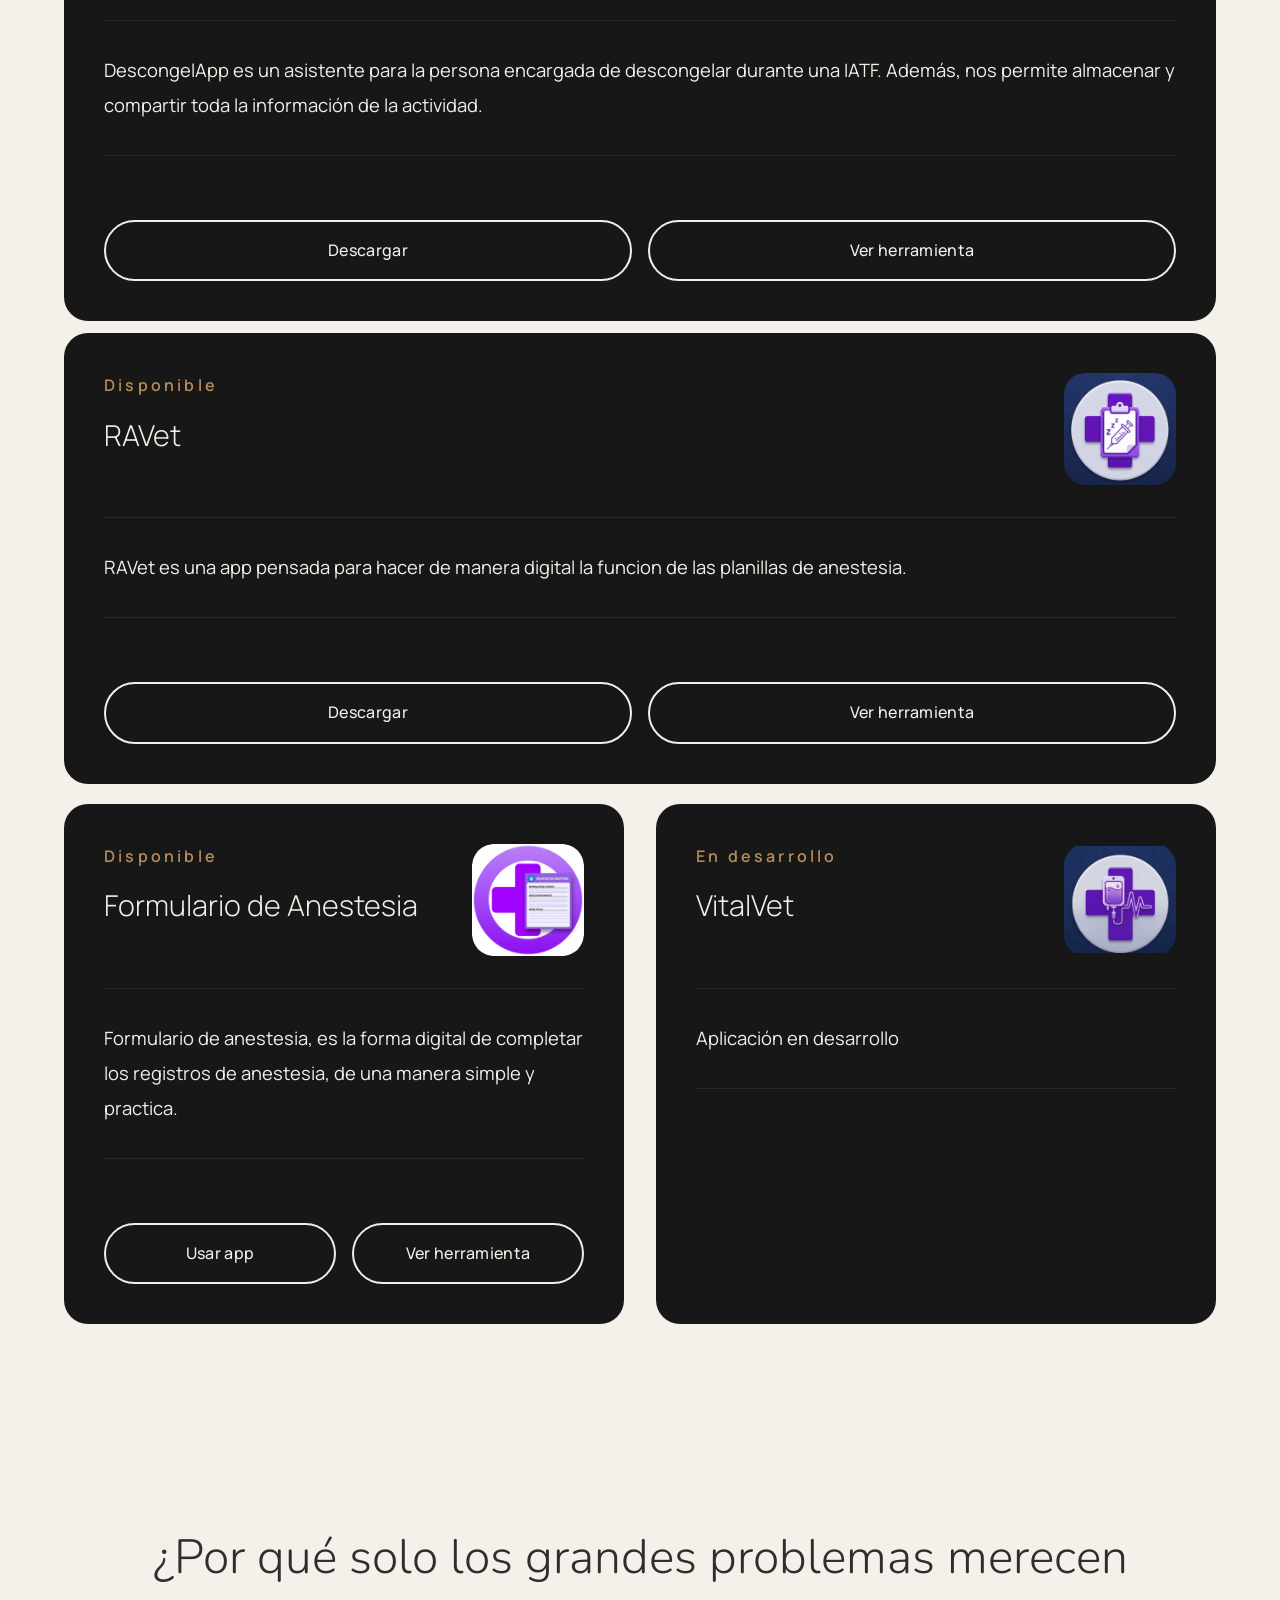
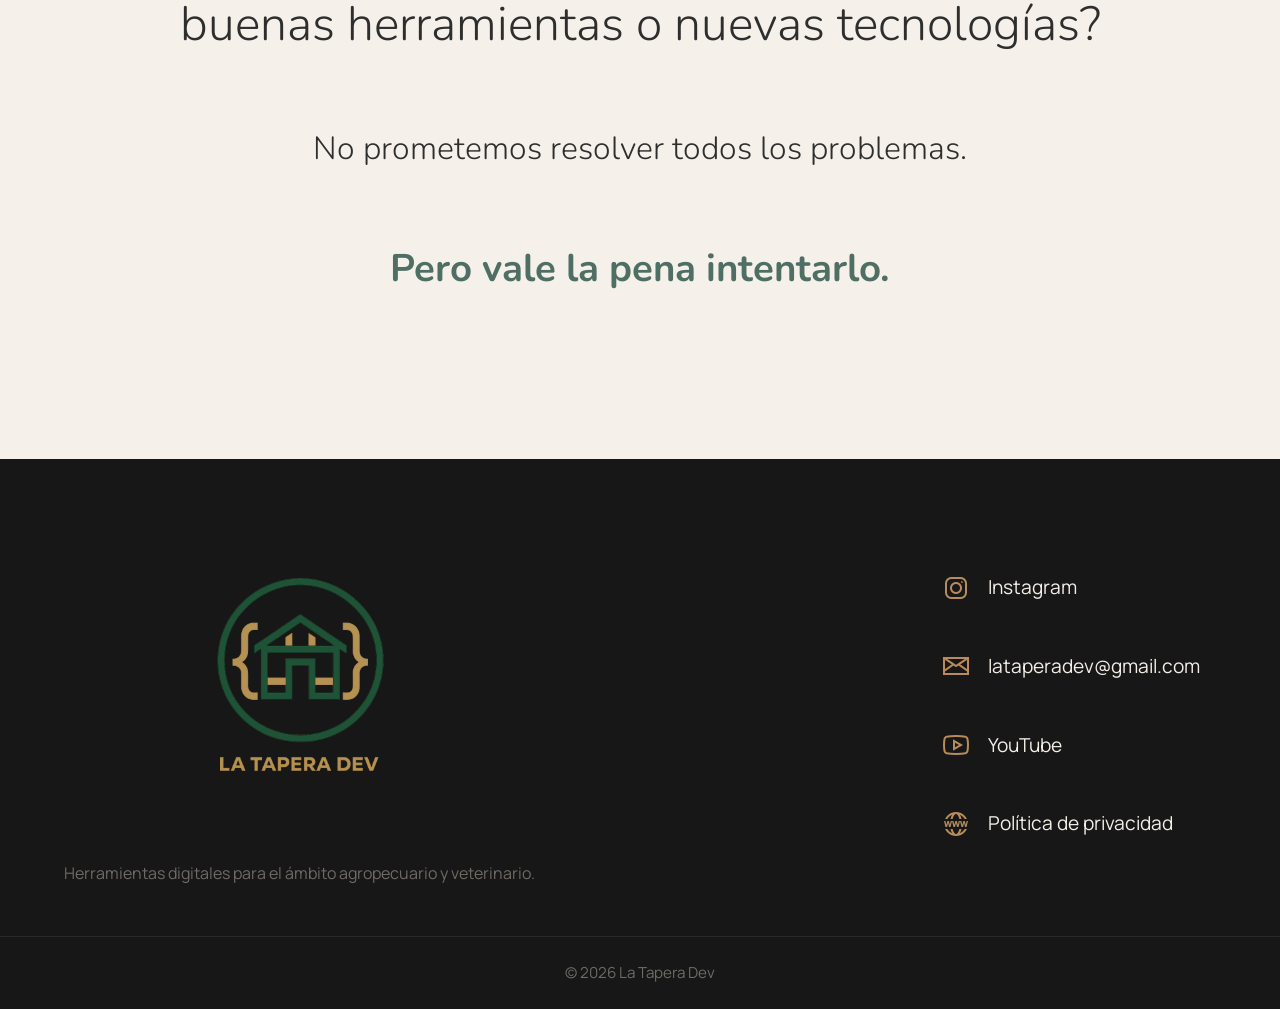
==== commit e581707b: "Actualizada card de app en desarrollo" ====
--- a/index.html
+++ b/index.html
@@ -444,12 +444,12 @@
                                 <span class="estado">En desarrollo</span>
 
                                 <h3 class="card-nombre">
-                                    InterVet
+                                    VitalVet
                                 </h3>
 
                             </div>
 
-                            <!-- <img src="..." class="card-img" alt=""> -->
+                             <img src="images/vitalvet/Icono/VitalVet-Icon.jpeg" class="card-img" alt="Icono de VitalVet"> 
 
                         </div>
 
